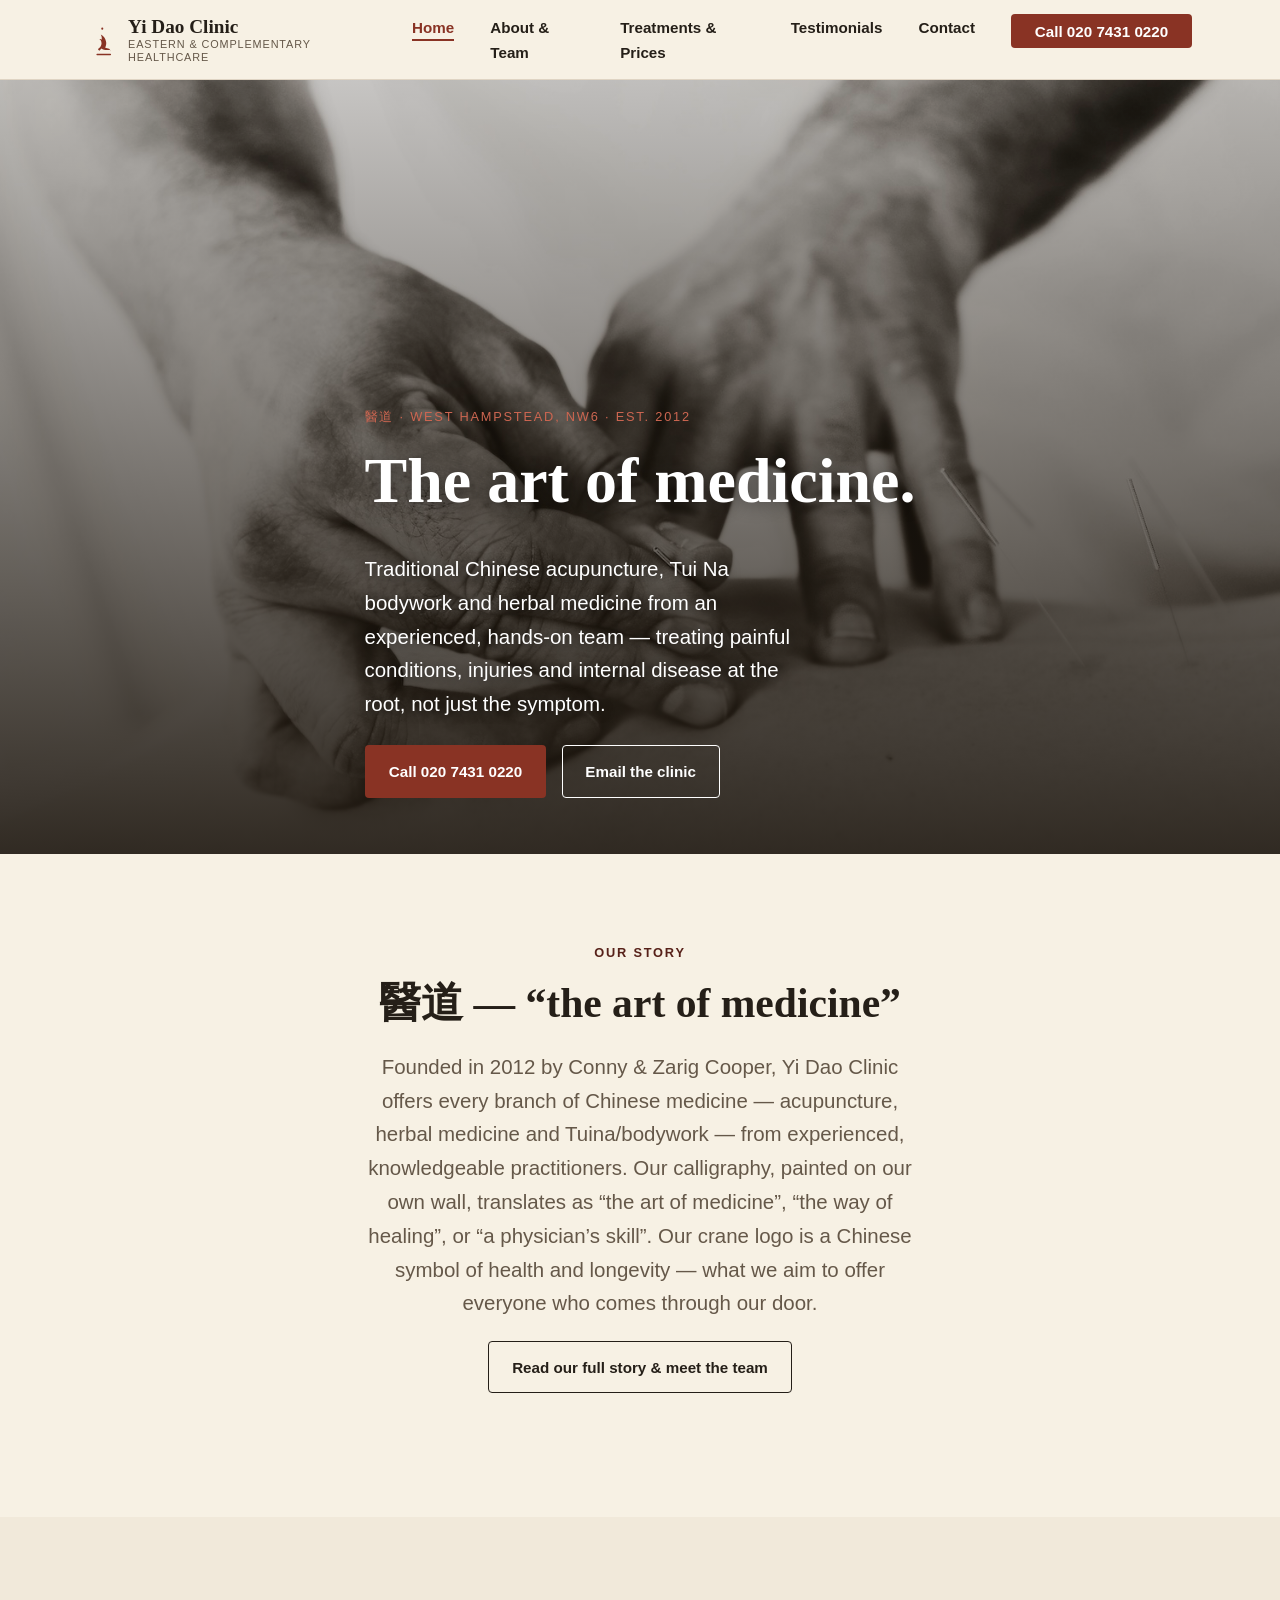
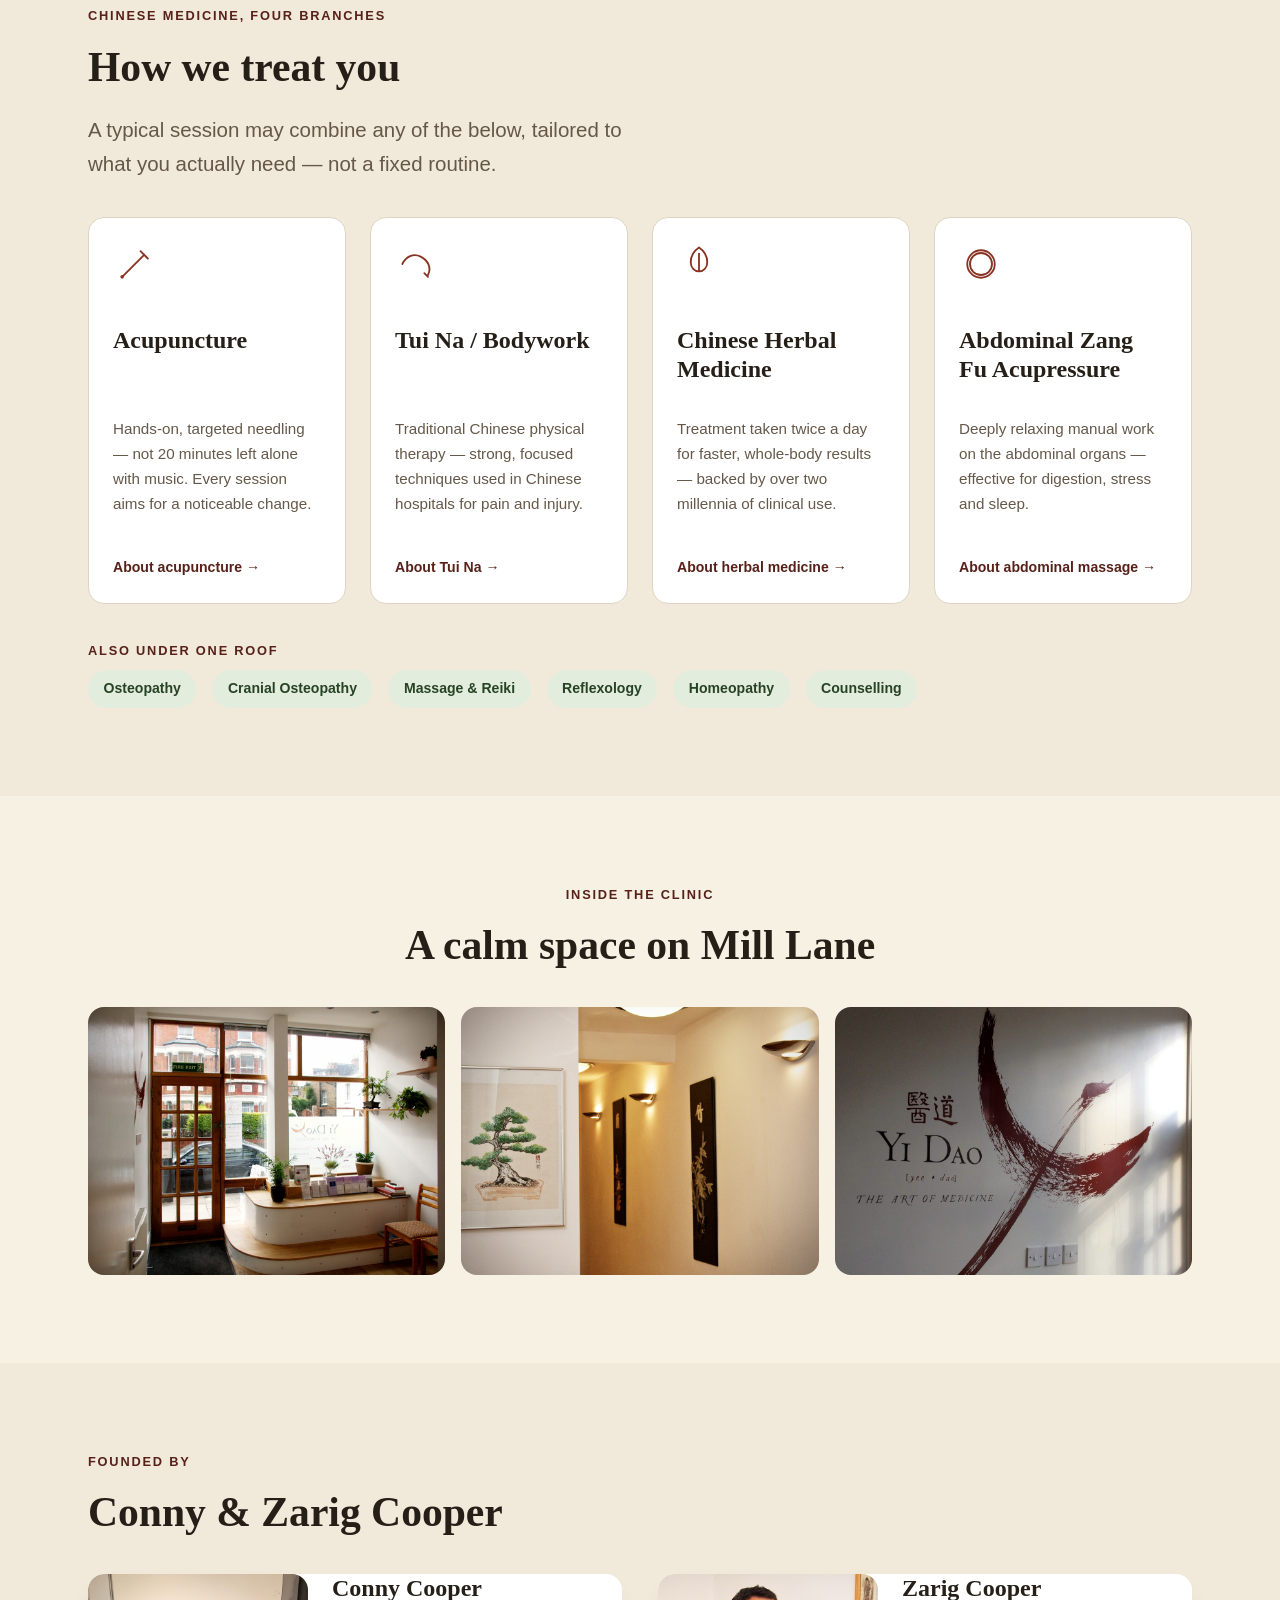
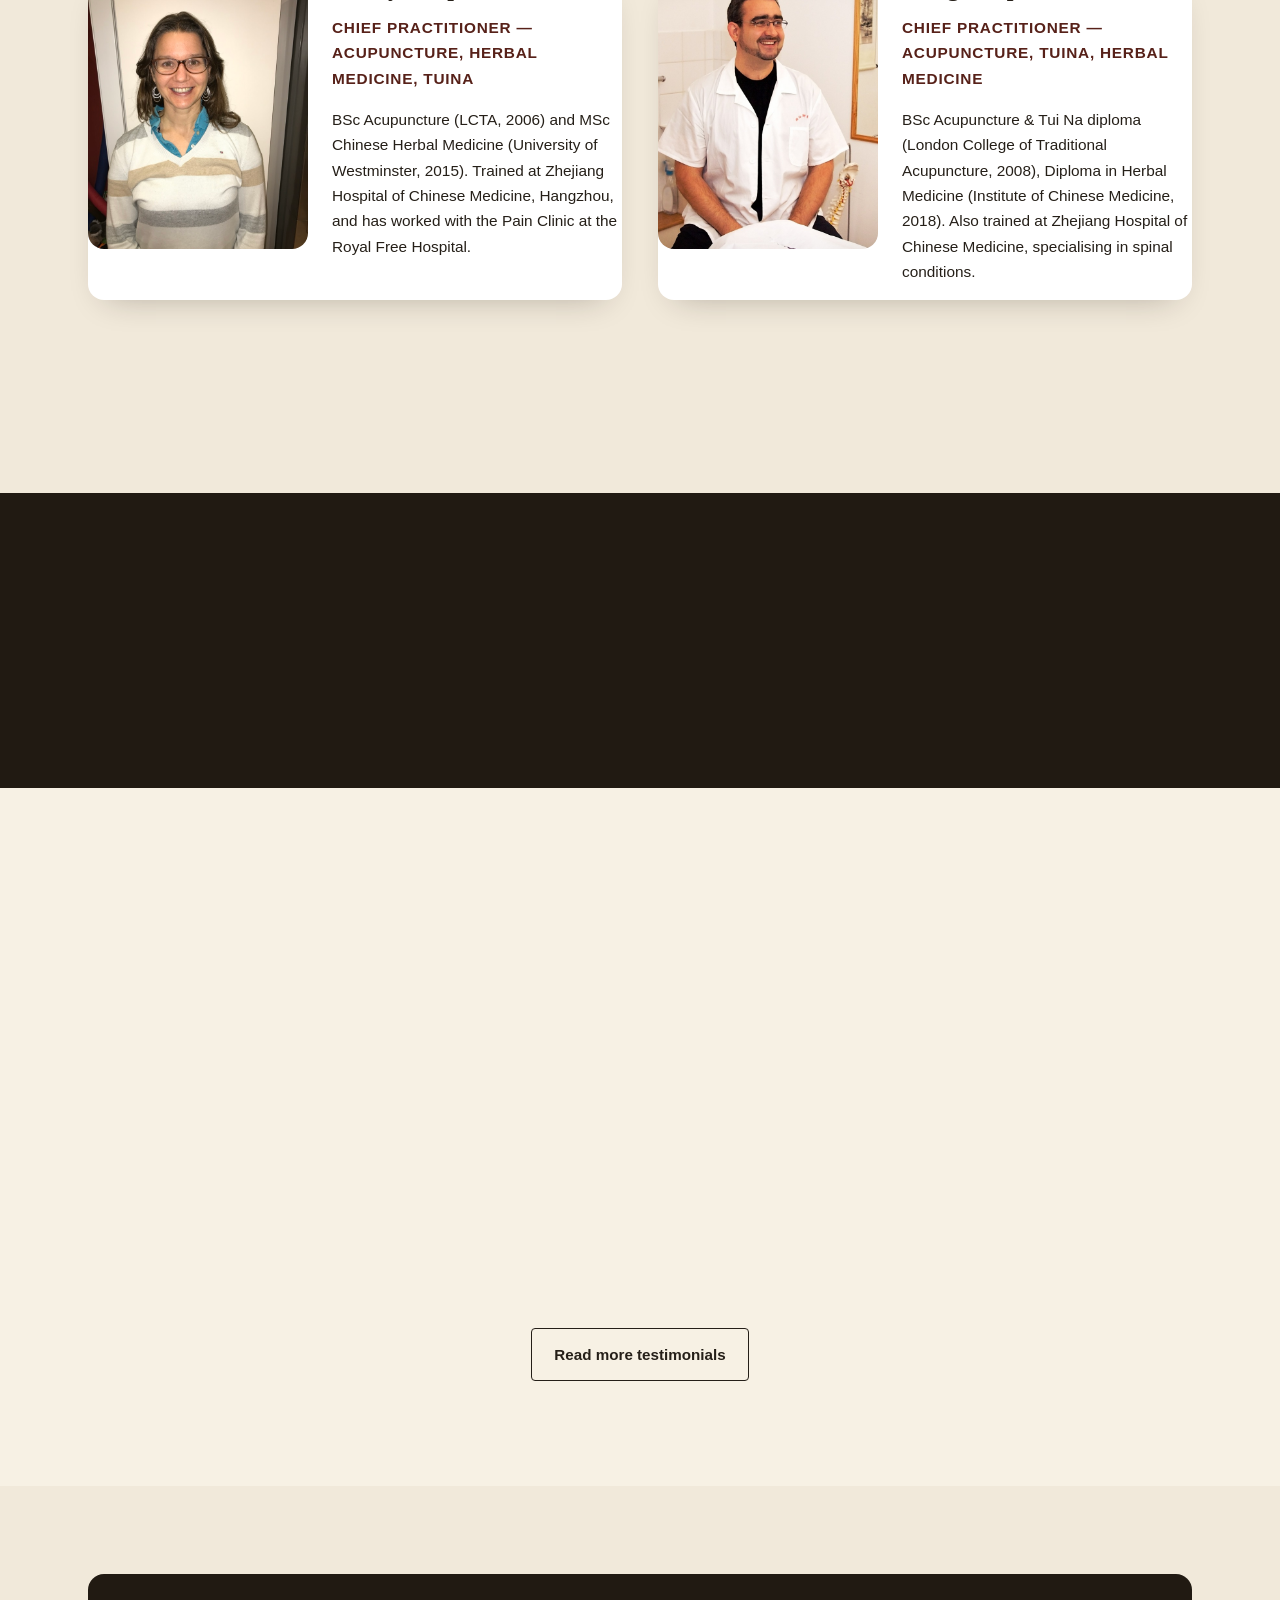
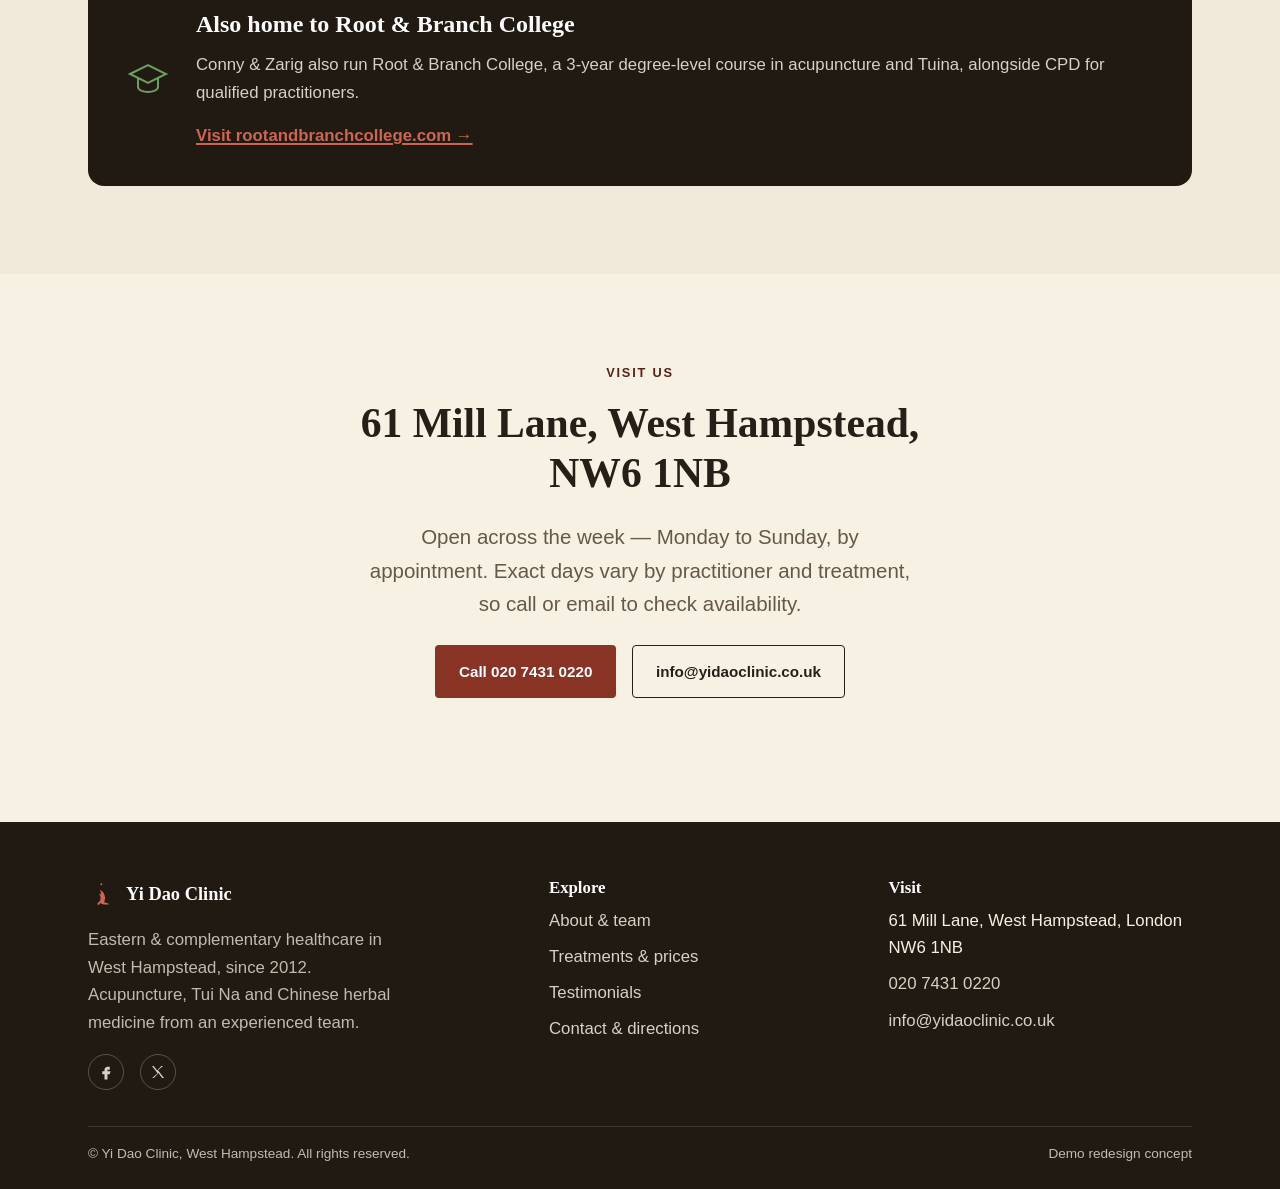
==== index.html @ 1594c981 "Initial build: Yi Dao Clinic demo redesign Fully custom static site (plain HTML/CSS/JS, no framework" ====
<!DOCTYPE html>
<html lang="en" class="no-js">
<head>
<meta charset="UTF-8">
<meta name="viewport" content="width=device-width, initial-scale=1">
<title>Yi Dao Clinic | Acupuncture &amp; Chinese Medicine, West Hampstead NW6</title>
<meta name="description" content="Traditional Chinese acupuncture, Tui Na and herbal medicine at Yi Dao Clinic, 61 Mill Lane, West Hampstead NW6. Founded 2012 by Conny &amp; Zarig Cooper. Hands-on, results-focused treatment.">
<meta property="og:title" content="Yi Dao Clinic | West Hampstead NW6">
<meta property="og:description" content="醫道 — the art of medicine. Acupuncture, Tui Na and Chinese herbal medicine from an experienced team in West Hampstead, since 2012.">
<meta property="og:type" content="website">
<meta name="theme-color" content="#211A12">
<link rel="icon" type="image/svg+xml" href="assets/img/favicon.svg">
<link rel="canonical" href="index.html">
<link rel="stylesheet" href="assets/css/tokens.css">
<link rel="stylesheet" href="assets/css/main.css">
</head>
<body>
<a class="skip-link" href="#main">Skip to content</a>
<div class="scroll-progress" aria-hidden="true"><div class="scroll-progress__fill"></div></div>

<header class="site-header">
  <div class="container nav">
    <a class="nav__brand" href="index.html">
      <svg class="nav__brand-mark-svg" viewBox="0 0 40 46" fill="currentColor" aria-hidden="true">
        <path d="M30 40c0-2 -1-4 -3-4l-4-1c1-3 2-6 1-9 -1-4 -3-7 -7-9 1 2 2 5 1 7 -1-1 -2-1 -3-1 2 1 3 3 3 6 0 2 -1 4 -2 5l-2 2c-1 1 -1 1 0 2 1 1 1 1 2 0l2-2c1 1 3 2 5 2h7z"/>
        <circle cx="19" cy="9" r="1.4"/>
        <path d="M12 44h18" stroke="currentColor" stroke-width="1.8" stroke-linecap="round" fill="none"/>
      </svg>
      <span class="nav__brand-text">
        <span class="nav__brand-name">Yi Dao Clinic</span>
        <span class="nav__brand-sub">Eastern &amp; Complementary Healthcare</span>
      </span>
    </a>
    <button class="nav__toggle" aria-expanded="false" aria-controls="primary-nav" aria-label="Toggle menu">
      <span class="nav__toggle-icon"></span>
    </button>
    <ul class="nav__menu" id="primary-nav">
      <li><a href="index.html" aria-current="page">Home</a></li>
      <li><a href="about.html">About &amp; Team</a></li>
      <li><a href="treatments.html">Treatments &amp; Prices</a></li>
      <li><a href="testimonials.html">Testimonials</a></li>
      <li><a href="contact.html">Contact</a></li>
      <li class="nav__cta"><a class="btn btn--primary" href="tel:+442074310220">Call 020 7431 0220</a></li>
    </ul>
  </div>
</header>

<main id="main">

  <section class="hero">
    <div class="hero__media"><img src="assets/img/Zacu.jpg" width="1500" height="1038" alt="Close-up of an acupuncturist inserting fine needles into a patient's back at Yi Dao Clinic"></div>
    <div class="hero__scrim"></div>
    <div class="container hero__content">
      <span class="hero__eyebrow">醫道 &middot; West Hampstead, NW6 &middot; Est. 2012</span>
      <h1>The art of medicine.</h1>
      <p class="hero__lead">Traditional Chinese acupuncture, Tui Na bodywork and herbal medicine from an experienced, hands-on team &mdash; treating painful conditions, injuries and internal disease at the root, not just the symptom.</p>
      <div class="hero__actions">
        <a class="btn btn--primary btn--magnetic" href="tel:+442074310220">Call 020 7431 0220</a>
        <a class="btn btn--outline btn--on-dark" href="mailto:info@yidaoclinic.co.uk">Email the clinic</a>
      </div>
    </div>
  </section>

  <section class="section">
    <div class="container">
      <div class="section-head section-head--center" data-reveal>
        <span class="eyebrow">Our story</span>
        <h2>醫道 &mdash; &ldquo;the art of medicine&rdquo;</h2>
        <p class="lead">Founded in 2012 by Conny &amp; Zarig Cooper, Yi Dao Clinic offers every branch of Chinese medicine &mdash; acupuncture, herbal medicine and Tuina/bodywork &mdash; from experienced, knowledgeable practitioners. Our calligraphy, painted on our own wall, translates as &ldquo;the art of medicine&rdquo;, &ldquo;the way of healing&rdquo;, or &ldquo;a physician&rsquo;s skill&rdquo;. Our crane logo is a Chinese symbol of health and longevity &mdash; what we aim to offer everyone who comes through our door.</p>
        <a class="btn btn--outline" href="about.html">Read our full story &amp; meet the team</a>
      </div>
    </div>
  </section>

  <section class="section section--alt">
    <div class="container">
      <div class="section-head" data-reveal>
        <span class="eyebrow">Chinese medicine, four branches</span>
        <h2>How we treat you</h2>
        <p class="lead">A typical session may combine any of the below, tailored to what you actually need &mdash; not a fixed routine.</p>
      </div>
      <div class="pillar-grid" data-reveal>
        <a class="pillar-card" href="treatments.html#acupuncture">
          <svg class="pillar-card__icon" viewBox="0 0 48 48" fill="none" stroke="currentColor" stroke-width="2" aria-hidden="true"><path d="M10 38 L34 14" stroke-linecap="round"/><path d="M30 10 L38 18" stroke-linecap="round"/><circle cx="10" cy="38" r="2" fill="currentColor" stroke="none"/></svg>
          <h3>Acupuncture</h3>
          <p>Hands-on, targeted needling &mdash; not 20 minutes left alone with music. Every session aims for a noticeable change.</p>
          <span class="pillar-card__link">About acupuncture &rarr;</span>
        </a>
        <a class="pillar-card" href="treatments.html#tuina">
          <svg class="pillar-card__icon" viewBox="0 0 48 48" fill="none" stroke="currentColor" stroke-width="2" aria-hidden="true"><path d="M8 24c4-8 12-12 20-8s12 12 8 20" stroke-linecap="round"/><path d="M32 34l4 4" stroke-linecap="round"/></svg>
          <h3>Tui Na / Bodywork</h3>
          <p>Traditional Chinese physical therapy &mdash; strong, focused techniques used in Chinese hospitals for pain and injury.</p>
          <span class="pillar-card__link">About Tui Na &rarr;</span>
        </a>
        <a class="pillar-card" href="treatments.html#herbal-medicine">
          <svg class="pillar-card__icon" viewBox="0 0 48 48" fill="none" stroke="currentColor" stroke-width="2" aria-hidden="true"><path d="M24 6c-6 4-9 10-9 16 0 6 4 10 9 10s9-4 9-10c0-6-3-12-9-16Z"/><path d="M24 12v20"/></svg>
          <h3>Chinese Herbal Medicine</h3>
          <p>Treatment taken twice a day for faster, whole-body results &mdash; backed by over two millennia of clinical use.</p>
          <span class="pillar-card__link">About herbal medicine &rarr;</span>
        </a>
        <a class="pillar-card" href="treatments.html#abdominal-massage">
          <svg class="pillar-card__icon" viewBox="0 0 48 48" fill="none" stroke="currentColor" stroke-width="2" aria-hidden="true"><circle cx="24" cy="24" r="15"/><path d="M24 12a12 12 0 0 1 0 24 12 12 0 0 1 0-24Z"/></svg>
          <h3>Abdominal Zang Fu Acupressure</h3>
          <p>Deeply relaxing manual work on the abdominal organs &mdash; effective for digestion, stress and sleep.</p>
          <span class="pillar-card__link">About abdominal massage &rarr;</span>
        </a>
      </div>
      <div style="margin-top: var(--space-4);" data-reveal>
        <p class="eyebrow" style="margin-bottom: var(--space-1);">Also under one roof</p>
        <ul class="chip-list">
          <li><a href="treatments.html#complementary">Osteopathy</a></li>
          <li><a href="treatments.html#complementary">Cranial Osteopathy</a></li>
          <li><a href="treatments.html#complementary">Massage &amp; Reiki</a></li>
          <li><a href="treatments.html#complementary">Reflexology</a></li>
          <li><a href="treatments.html#complementary">Homeopathy</a></li>
          <li><a href="treatments.html#complementary">Counselling</a></li>
        </ul>
      </div>
    </div>
  </section>

  <section class="section">
    <div class="container">
      <div class="section-head section-head--center" data-reveal>
        <span class="eyebrow">Inside the clinic</span>
        <h2>A calm space on Mill Lane</h2>
      </div>
      <div class="photo-strip" data-reveal>
        <div class="photo-frame"><img src="assets/img/reception.jpeg" width="1280" height="854" alt="Yi Dao Clinic's ground-floor reception area with bonsai plants and dried lavender" loading="lazy"></div>
        <div class="photo-frame"><img src="assets/img/corridor.jpeg" width="1280" height="854" alt="Corridor inside Yi Dao Clinic hung with Chinese ink paintings of bamboo" loading="lazy"></div>
        <div class="photo-frame"><img src="assets/img/photo-2.jpg" width="1035" height="987" alt="The clinic's hand-painted &ldquo;Yi Dao&rdquo; calligraphy and crane brushstroke on the treatment room wall" loading="lazy"></div>
      </div>
    </div>
  </section>

  <section class="section section--alt">
    <div class="container">
      <div class="section-head" data-reveal>
        <span class="eyebrow">Founded by</span>
        <h2>Conny &amp; Zarig Cooper</h2>
      </div>
      <div class="founder-grid" data-reveal>
        <div class="founder-card card">
          <div class="founder-card__photo card__lift"><img src="assets/img/ConnyPicture.jpg" width="675" height="900" alt="Conny Cooper, chief practitioner and co-founder of Yi Dao Clinic" loading="lazy"></div>
          <div class="founder-card__bio">
            <h3>Conny Cooper</h3>
            <p class="founder-card__role">Chief Practitioner &mdash; Acupuncture, Herbal Medicine, Tuina</p>
            <p>BSc Acupuncture (LCTA, 2006) and MSc Chinese Herbal Medicine (University of Westminster, 2015). Trained at Zhejiang Hospital of Chinese Medicine, Hangzhou, and has worked with the Pain Clinic at the Royal Free Hospital.</p>
          </div>
        </div>
        <div class="founder-card card">
          <div class="founder-card__photo card__lift"><img src="assets/img/Z.jpeg" width="1280" height="854" alt="Zarig Cooper, chief practitioner and co-founder of Yi Dao Clinic, in a treatment room" loading="lazy"></div>
          <div class="founder-card__bio">
            <h3>Zarig Cooper</h3>
            <p class="founder-card__role">Chief Practitioner &mdash; Acupuncture, Tuina, Herbal Medicine</p>
            <p>BSc Acupuncture &amp; Tui Na diploma (London College of Traditional Acupuncture, 2008), Diploma in Herbal Medicine (Institute of Chinese Medicine, 2018). Also trained at Zhejiang Hospital of Chinese Medicine, specialising in spinal conditions.</p>
          </div>
        </div>
      </div>
      <p class="text-center" style="margin-top: var(--space-4);" data-reveal><a class="btn btn--outline" href="about.html">Meet the full team of ten practitioners &amp; therapists</a></p>
    </div>
  </section>

  <section class="section section--dark">
    <div class="container">
      <div class="stat-strip" data-reveal>
        <div><span class="stat-strip__num">2012</span><span class="stat-strip__label">Clinic founded</span></div>
        <div><span class="stat-strip__num">1,200+</span><span class="stat-strip__label">Sessions in our first 6 months</span></div>
        <div><span class="stat-strip__num">10</span><span class="stat-strip__label">Practitioners &amp; therapists</span></div>
        <div><span class="stat-strip__num">6</span><span class="stat-strip__label">Treatment rooms available to rent</span></div>
      </div>
    </div>
  </section>

  <section class="section">
    <div class="container">
      <div class="section-head section-head--center" data-reveal>
        <span class="eyebrow">In patients&rsquo; words</span>
        <h2>What our patients say</h2>
      </div>
      <div class="testimonial-grid" data-reveal>
        <div class="testimonial">
          <span class="testimonial__mark" aria-hidden="true">&ldquo;</span>
          <p class="testimonial__quote">I&rsquo;ve had problems with my back for many years and have tried many different practitioners without success. Then I found Connie &mdash; as an acupuncturist she is in a league of her own. She immediately found the cause of the problem.</p>
          <p class="testimonial__attrib">P. R. &mdash; back pain</p>
        </div>
        <div class="testimonial">
          <span class="testimonial__mark" aria-hidden="true">&ldquo;</span>
          <p class="testimonial__quote">I&rsquo;ve had severe hip pain for several years and was told my only option was a hip replacement. After a few sessions with Conny the pain is greatly reduced and the surgery is off the cards.</p>
          <p class="testimonial__attrib">C. D. &mdash; wear and tear of the hip</p>
        </div>
        <div class="testimonial">
          <span class="testimonial__mark" aria-hidden="true">&ldquo;</span>
          <p class="testimonial__quote">Zarig has an intuitive ability to pinpoint the cause of my problems and treat them in a progressive and painless way. His calm, easy-going approach makes it easy to relax.</p>
          <p class="testimonial__attrib">J. V. &mdash; lower back pain &amp; tension headaches</p>
        </div>
      </div>
      <p class="text-center" style="margin-top: var(--space-4);" data-reveal><a class="btn btn--outline" href="testimonials.html">Read more testimonials</a></p>
    </div>
  </section>

  <section class="section section--alt">
    <div class="container">
      <div class="callout" data-reveal>
        <svg class="callout__icon" viewBox="0 0 48 48" fill="none" stroke="currentColor" stroke-width="2" aria-hidden="true"><path d="M6 18l18-9 18 9-18 9-18-9Z"/><path d="M14 22v9c0 3 5 5 10 5s10-2 10-5v-9"/></svg>
        <div>
          <h3>Also home to Root &amp; Branch College</h3>
          <p>Conny &amp; Zarig also run Root &amp; Branch College, a 3-year degree-level course in acupuncture and Tuina, alongside CPD for qualified practitioners.</p>
          <a href="https://rootandbranchcollege.com" target="_blank" rel="noopener">Visit rootandbranchcollege.com &rarr;</a>
        </div>
      </div>
    </div>
  </section>

  <section class="section">
    <div class="container">
      <div class="section-head section-head--center" data-reveal>
        <span class="eyebrow">Visit us</span>
        <h2>61 Mill Lane, West Hampstead, NW6 1NB</h2>
        <p class="lead">Open across the week &mdash; Monday to Sunday, by appointment. Exact days vary by practitioner and treatment, so call or email to check availability.</p>
        <div class="hero__actions" style="justify-content: center;">
          <a class="btn btn--primary" href="tel:+442074310220">Call 020 7431 0220</a>
          <a class="btn btn--outline" href="mailto:info@yidaoclinic.co.uk">info@yidaoclinic.co.uk</a>
        </div>
      </div>
    </div>
  </section>

</main>

<footer class="site-footer">
  <div class="container">
    <div class="footer-grid">
      <div>
        <div class="footer-brand">
          <svg viewBox="0 0 40 46" fill="currentColor" aria-hidden="true"><path d="M30 40c0-2 -1-4 -3-4l-4-1c1-3 2-6 1-9 -1-4 -3-7 -7-9 1 2 2 5 1 7 -1-1 -2-1 -3-1 2 1 3 3 3 6 0 2 -1 4 -2 5l-2 2c-1 1 -1 1 0 2 1 1 1 1 2 0l2-2c1 1 3 2 5 2h7z"/><circle cx="19" cy="9" r="1.4"/></svg>
          <span>Yi Dao Clinic</span>
        </div>
        <p class="footer-tagline">Eastern &amp; complementary healthcare in West Hampstead, since 2012. Acupuncture, Tui Na and Chinese herbal medicine from an experienced team.</p>
        <div class="footer-social">
          <a href="https://www.facebook.com/YiDaoClinic" target="_blank" rel="noopener" aria-label="Yi Dao Clinic on Facebook"><svg viewBox="0 0 24 24" fill="currentColor" aria-hidden="true"><path d="M14 9h3V5h-3c-2.2 0-4 1.8-4 4v2H7v4h3v7h4v-7h3l1-4h-4V9c0-.6.4-1 1-1Z"/></svg></a>
          <a href="https://twitter.com/YiDaoClinic" target="_blank" rel="noopener" aria-label="Yi Dao Clinic on Twitter/X"><svg viewBox="0 0 24 24" fill="currentColor" aria-hidden="true"><path d="M4 4l7.5 9.7L4.3 20H6.6l6-6.6 4.9 6.6H20l-8-10.3L18.7 4h-2.3l-5.5 6-4.6-6H4Z"/></svg></a>
        </div>
      </div>
      <div>
        <h3>Explore</h3>
        <ul>
          <li><a href="about.html">About &amp; team</a></li>
          <li><a href="treatments.html">Treatments &amp; prices</a></li>
          <li><a href="testimonials.html">Testimonials</a></li>
          <li><a href="contact.html">Contact &amp; directions</a></li>
        </ul>
      </div>
      <div>
        <h3>Visit</h3>
        <ul>
          <li>61 Mill Lane, West Hampstead, London NW6 1NB</li>
          <li><a href="tel:+442074310220">020 7431 0220</a></li>
          <li><a href="mailto:info@yidaoclinic.co.uk">info@yidaoclinic.co.uk</a></li>
        </ul>
      </div>
    </div>
    <div class="footer-bottom">
      <span>&copy; Yi Dao Clinic, West Hampstead. All rights reserved.</span>
      <span>Demo redesign concept</span>
    </div>
  </div>
</footer>

<script src="assets/js/main.js"></script>
</body>
</html>
---- assets/css/tokens.css ----
/* ==========================================================================
   Design tokens — Yi Dao Clinic, West Hampstead NW6
   Palette: "ink and cinnabar" — a near-black warm ink as the base voice, a
   deep cinnabar-seal red as the primary accent (drawn straight from the
   clinic's own wall calligraphy — the brushstroke "Yi Dao" chop is painted
   in exactly this family of red), and a muted jade/pine green as the
   secondary accent (the clinic's own crane logo is described in their real
   copy as "a Chinese symbol of health and longevity" — jade is the natural
   partner colour, not invented for this build). Warm rice-paper cream
   ties it together.

   Distinct from every other project in this portfolio, checked by hue
   against every --color-* token already in use across the workspace:
   - Reds/oranges 0–20° are crowded (je-sports-therapy orange #E4572E h14,
     flc-french vermillion #C4472B h11, osprey-clinic coral #C96F4A h17,
     wilhelminas terracotta #B15A3E h15, beauty-aesthetics rose h8). This
     build's cinnabar (#893324, h9) sits in the same family — thematically
     unavoidable, it is the clinic's actual logo colour — but is pushed
     much darker and less saturated (L .34 vs the .47–.58 of the others),
     reading as an aged ink-seal red rather than a bright orange-red. No
     other project combines it with jade.
   - Green 74–165° is also well covered (igophysio citron h76, casa-dei-
     bambini moss h94, nw3-chiropractic sage h129, lamats bottle h152,
     rowberry verdigris h159, osprey juniper h162). This build's jade sits
     at h112 — the one clear gap in that whole band — and is greyer/more
     muted than citron or moss, reading as jade stone rather than foliage.
   - No brass/gold accent is used at all (already heavily used by
     michael-kendrick-architects, lamats-vintage, stitches-tailoring,
     reichs-caterers, dental-perfection, beauty-aesthetics, london-
     chiropody, womens-acupuncture-clinic) — this build deliberately stays
     a clean two-accent system (cinnabar + jade) rather than adding a third
     warm metallic that would blur into that crowd.

   Contrast notes (computed against WCAG AA — 4.5:1 body text / 3:1 large
   text & UI — via the relative-luminance formula, not eyeballed):
   - --color-ink (#251F18) passes AA at every size on paper (14.49:1) and
     white surface (16.31:1).
   - --color-ink-soft (#655849) passes AA body text on paper (6.13:1) and
     white surface (6.90:1).
   - --color-cinnabar (#893324) passes AA body text on paper (7.28:1) and
     white surface (8.19:1) — safe for headings, links, buttons on light.
   - --color-cinnabar-deep (#572119) is even safer (11.40:1 on paper) —
     used for hover/pressed states and text-on-cinnabar-pale chips.
   - --color-cinnabar-light (#CD6651) is DECORATIVE / LARGE-GRAPHIC ONLY on
     --color-ink-deep — only 4.60:1 there, fine for large text/icons but
     not small body copy.
   - --color-jade (#3D6237) passes AA body text on paper (6.22:1) and
     white surface (7.00:1).
   - --color-jade-deep (#274224) is the extra-safe variant (9.87:1 on
     paper) for small text or dark chips.
   - --color-jade-light (#6A9F60) is the dark-surface counterpart — 5.52:1
     on --color-ink-deep, safe for small text/links on dark sections.
   ========================================================================== */

:root {
  /* ---- Colors: core ---- */
  --color-cinnabar: #893324;       /* primary accent — the clinic's own wall-calligraphy red */
  --color-cinnabar-deep: #572119;  /* hover/pressed, text-safe on any light surface */
  --color-cinnabar-light: #CD6651; /* decorative/large-graphic only on ink-deep — see note above */
  --color-cinnabar-pale: #F4DED7;  /* pale tint for chips/backgrounds — not for text */
  --color-jade: #3D6237;           /* secondary accent — jade, the crane's symbolic colour */
  --color-jade-deep: #274224;      /* extra-safe jade for small text on light backgrounds */
  --color-jade-light: #6A9F60;     /* dark-surface counterpart, safe on ink-deep */
  --color-jade-pale: #E3EDDE;      /* pale jade tint for chips/backgrounds — not for text */

  /* ---- Colors: neutrals ---- */
  --color-paper: #F7F1E4;          /* page background — warm rice-paper cream */
  --color-paper-dim: #F1E9DA;      /* secondary panel background */
  --color-surface: #FFFFFF;        /* card surface */
  --color-ink: #251F18;            /* body text — warm near-black ink */
  --color-ink-soft: #655849;       /* secondary text */
  --color-ink-deep: #211A12;       /* dark sections — hero scrim, footer */
  --color-line: #DFD4C3;           /* hairline borders — decorative only */
  --color-line-strong: #CEBCA1;
  --color-white: #FFFFFF;

  /* Computed hover-fill, derived live from --color-cinnabar rather than a
     separate hand-maintained token. */
  --hover-fill: color-mix(in oklch, var(--color-cinnabar) 78%, black);

  /* Semantic aliases */
  --color-bg: var(--color-paper);
  --color-text: var(--color-ink);
  --color-text-soft: var(--color-ink-soft);
  --color-primary: var(--color-cinnabar);
  --color-accent: var(--color-jade);
  --color-accent-2: var(--color-jade-deep);

  /* ---- Typography ----
     No CDN/webfont dependency (GitHub Pages, no build step): system-font
     stacks only. Display face leads with the CJK "Song"/Mincho serif
     families present on Mac/Windows/iOS — a genuine brush-serif register
     fitting for a clinic whose own wall art is Chinese calligraphy —
     falling back gracefully to a Western old-style serif elsewhere. */
  --font-display: "Songti SC", "STSong", "Hiragino Mincho ProN", "Yu Mincho", "Iowan Old Style", Georgia, "Times New Roman", serif;
  --font-body: -apple-system, BlinkMacSystemFont, "Segoe UI", Roboto, "Helvetica Neue", Arial, sans-serif;
  --font-sans: -apple-system, BlinkMacSystemFont, "Segoe UI", Roboto, "Helvetica Neue", Arial, sans-serif;

  --fs-h1: clamp(2.3rem, 4vw + 1rem, 4rem);
  --fs-h2: clamp(1.8rem, 2.4vw + 1rem, 2.6rem);
  --fs-h3: clamp(1.2rem, 1.1vw + 1rem, 1.5rem);
  --fs-lead: clamp(1.08rem, 0.7vw + 0.9rem, 1.28rem);
  --fs-body: 1.05rem;
  --fs-small: 0.875rem;
  --fs-eyebrow: 0.8rem;

  --lh-tight: 1.2;
  --lh-body: 1.65;

  /* ---- Spacing scale ---- */
  --space-1: 0.5rem;
  --space-2: 1rem;
  --space-3: 1.5rem;
  --space-4: 2.25rem;
  --space-5: 3.5rem;
  --space-6: 5.5rem;
  --space-7: 8rem;

  /* ---- Layout ---- */
  --container-width: 1200px;
  --container-pad: clamp(1.25rem, 4vw, 3rem);
  --radius-sm: 4px;
  --radius-md: 8px;
  --radius-lg: 16px;

  /* ---- Shadows (warm ink-toned) ---- */
  --shadow-card: 0 14px 32px -18px rgba(33, 26, 18, 0.32);
  --shadow-card-hover: 0 22px 44px -16px rgba(33, 26, 18, 0.4);
  --shadow-soft: 0 8px 20px -12px rgba(33, 26, 18, 0.22);

  /* ---- Motion ---- */
  --ease-out: cubic-bezier(0.22, 1, 0.36, 1);
  --ease-key: cubic-bezier(0.16, 0.84, 0.44, 1);
  --dur-fast: 220ms;
  --dur-med: 550ms;
  --dur-slow: 1100ms;

  /* Breakpoints (reference only, used in comments): 640 / 900 / 1200 */
}
---- assets/css/main.css ----
/* ==========================================================================
   Yi Dao Clinic — shared stylesheet
   Structure: reset, header/nav, buttons, hero, generic section rhythm,
   card grids (treatments, team — subgrid-aligned rows), gallery +
   native <dialog> lightbox, price tables (tabular-nums), FAQ
   (details/summary), footer, scroll-reveal, responsive rules.
   Page-specific one-off rules live inline in each page's <style> block.
   ========================================================================== */

/* ---- View transitions: native crossfade between pages ---- */
@view-transition {
  navigation: auto;
}

/* ---- Reset ---- */
*, *::before, *::after { box-sizing: border-box; }
html { scroll-behavior: smooth; }
@media (prefers-reduced-motion: reduce) {
  html { scroll-behavior: auto; }
  *, *::before, *::after {
    animation-duration: 0.001ms !important;
    animation-iteration-count: 1 !important;
    transition-duration: 0.001ms !important;
    scroll-behavior: auto !important;
  }
}
body {
  margin: 0;
  background: var(--color-bg);
  color: var(--color-text);
  font-family: var(--font-body);
  font-size: var(--fs-body);
  line-height: var(--lh-body);
  -webkit-font-smoothing: antialiased;
}
img { max-width: 100%; display: block; }
a { color: var(--color-primary); text-decoration-thickness: 1.5px; text-underline-offset: 2px; }
h1, h2, h3, h4 {
  font-family: var(--font-display);
  line-height: var(--lh-tight);
  margin: 0 0 0.5em;
  font-weight: 700;
}
h1 { font-size: var(--fs-h1); }
h2 { font-size: var(--fs-h2); }
h3 { font-size: var(--fs-h3); }
p { margin: 0 0 1em; }
.container {
  max-width: var(--container-width);
  margin-inline: auto;
  padding-inline: var(--container-pad);
}
.skip-link {
  position: absolute;
  left: -999px;
  top: 0;
  background: var(--color-ink-deep);
  color: var(--color-white);
  padding: 0.75em 1.25em;
  z-index: 200;
  border-radius: 0 0 var(--radius-sm) 0;
}
.skip-link:focus { left: 0; }

/* Any internally-scrolling element gets a thin, brand-tinted scrollbar */
.nav__menu, .table-scroll, .dialog-body {
  scrollbar-width: thin;
  scrollbar-color: var(--color-cinnabar) transparent;
}

/* ---- Scroll progress line ---- */
.scroll-progress {
  position: fixed;
  left: 0;
  top: 0;
  width: 3px;
  height: 100vh;
  z-index: 90;
  pointer-events: none;
}
.scroll-progress__fill {
  width: 100%;
  height: var(--progress, 0%);
  background: linear-gradient(in oklch to bottom, var(--color-cinnabar), var(--color-jade));
}

/* ---- Header / nav ---- */
.site-header {
  position: sticky;
  top: 0;
  z-index: 100;
  background: color-mix(in srgb, var(--color-paper) 92%, transparent);
  backdrop-filter: blur(8px);
  border-bottom: 1px solid var(--color-line);
}
.nav {
  display: flex;
  align-items: center;
  justify-content: space-between;
  gap: var(--space-3);
  padding-block: 0.9rem;
}
.nav__brand {
  display: flex;
  align-items: center;
  gap: 0.6em;
  text-decoration: none;
  color: var(--color-ink);
}
.nav__brand-mark-svg { width: 30px; height: 34px; color: var(--color-cinnabar); flex-shrink: 0; }
.nav__brand-text { display: flex; flex-direction: column; line-height: 1.15; }
.nav__brand-name { font-family: var(--font-display); font-weight: 700; font-size: 1.2rem; }
.nav__brand-sub { font-family: var(--font-sans); font-size: 0.68rem; letter-spacing: 0.08em; text-transform: uppercase; color: var(--color-ink-soft); }
.nav__menu {
  display: flex;
  gap: var(--space-4);
  list-style: none;
  margin: 0;
  padding: 0;
  font-family: var(--font-sans);
  font-weight: 600;
  font-size: 0.95rem;
}
.nav__menu a { color: var(--color-ink); text-decoration: none; padding-block: 0.25em; border-bottom: 2px solid transparent; }
.nav__menu a:hover, .nav__menu a[aria-current="page"] { color: var(--color-cinnabar); border-color: var(--color-cinnabar); }
.nav__cta { white-space: nowrap; }
/* .nav__menu a's element+class selector outranks .btn--primary's single
   class, so without this the CTA silently inherited dark ink text on its
   own cinnabar-red fill (1.99:1 — fails AA and is genuinely hard to read).
   Scope an override at higher specificity to restore the intended white. */
.nav__menu li.nav__cta a.btn--primary { color: var(--color-white); border-bottom: none; }
.nav__toggle {
  display: none;
  background: none;
  border: none;
  width: 42px;
  height: 42px;
  position: relative;
  cursor: pointer;
}
.nav__toggle-icon, .nav__toggle-icon::before, .nav__toggle-icon::after {
  position: absolute;
  left: 9px;
  right: 9px;
  height: 2px;
  background: var(--color-ink);
  transition: transform var(--dur-fast) var(--ease-out), opacity var(--dur-fast);
}
.nav__toggle-icon { top: 20px; }
.nav__toggle-icon::before { content: ""; top: -8px; }
.nav__toggle-icon::after { content: ""; top: 8px; }
.nav__toggle[aria-expanded="true"] .nav__toggle-icon { background: transparent; }
.nav__toggle[aria-expanded="true"] .nav__toggle-icon::before { transform: translateY(8px) rotate(45deg); }
.nav__toggle[aria-expanded="true"] .nav__toggle-icon::after { transform: translateY(-8px) rotate(-45deg); }

@media (max-width: 900px) {
  .nav__toggle { display: block; }
  .nav__menu {
    position: absolute;
    inset: 100% 0 auto 0;
    background: var(--color-paper);
    flex-direction: column;
    gap: 0;
    padding: var(--space-2) var(--container-pad) var(--space-3);
    border-bottom: 1px solid var(--color-line);
    display: none;
    max-height: 75vh;
    overflow-y: auto;
  }
  .nav__menu[data-open="true"] { display: flex; }
  .nav__menu a { display: block; padding-block: 0.7em; border-bottom: 1px solid var(--color-line); }
  .nav__cta { display: none; }
}

/* ---- Buttons ---- */
.btn {
  display: inline-flex;
  align-items: center;
  gap: 0.5em;
  font-family: var(--font-sans);
  font-weight: 700;
  font-size: 0.95rem;
  padding: 0.85em 1.5em;
  border-radius: var(--radius-sm);
  border: 1.5px solid transparent;
  cursor: pointer;
  text-decoration: none;
  transition: background var(--dur-fast) var(--ease-out), color var(--dur-fast), border-color var(--dur-fast), transform var(--dur-fast);
}
.btn--primary { background: var(--color-cinnabar); color: var(--color-white); }
.btn--primary:hover { background: var(--hover-fill); }
.btn--outline { background: transparent; border-color: currentColor; color: var(--color-ink); }
.btn--outline:hover { background: var(--color-ink); color: var(--color-white); border-color: var(--color-ink); }
.btn--on-dark { border-color: var(--color-white); color: var(--color-white); }
.btn--on-dark:hover { background: var(--color-white); color: var(--color-ink-deep); }
.btn--magnetic { will-change: transform; }

/* ---- Hero ---- */
.hero {
  position: relative;
  min-height: min(86vh, 780px);
  display: flex;
  align-items: flex-end;
  color: var(--color-white);
  overflow: hidden;
}
.hero__media { position: absolute; inset: 0; z-index: -2; }
.hero__media img { width: 100%; height: 100%; object-fit: cover; object-position: center 30%; }
.hero__scrim {
  position: absolute;
  inset: 0;
  z-index: -1;
  background: linear-gradient(in oklch to top, rgba(33,26,18,0.92), rgba(33,26,18,0.55) 55%, rgba(33,26,18,0.25));
}
.hero__content { padding-block: var(--space-6) var(--space-5); max-width: 44rem; }
.hero__eyebrow {
  font-family: var(--font-sans);
  text-transform: uppercase;
  letter-spacing: 0.14em;
  font-size: var(--fs-eyebrow);
  color: var(--color-cinnabar-light);
  margin-bottom: var(--space-2);
  display: block;
}
.hero__content h1 { text-shadow: 0 2px 18px rgba(0,0,0,0.45); }
.hero__lead { font-size: var(--fs-lead); text-shadow: 0 1px 12px rgba(0,0,0,0.5); max-width: 40ch; }
.hero__actions { display: flex; flex-wrap: wrap; gap: var(--space-2); margin-top: var(--space-3); }

.page-banner {
  position: relative;
  color: var(--color-white);
  overflow: hidden;
}
.page-banner__media { position: absolute; inset: 0; z-index: -2; }
.page-banner__media img { width: 100%; height: 100%; object-fit: cover; }
.page-banner__scrim { position: absolute; inset: 0; z-index: -1; background: linear-gradient(in oklch to top, rgba(33,26,18,0.88), rgba(33,26,18,0.5)); }
.page-banner__content { padding-block: var(--space-6) var(--space-4); }
.page-banner__content h1 { text-shadow: 0 2px 16px rgba(0,0,0,0.45); }
.page-banner__content p { text-shadow: 0 1px 10px rgba(0,0,0,0.5); max-width: 52ch; }

/* ---- Sections ---- */
.section { padding-block: var(--space-6); }
.section--alt { background: var(--color-paper-dim); }
.section--dark { background: var(--color-ink-deep); color: var(--color-paper); }
.section--dark h2, .section--dark h3 { color: var(--color-white); }
.section--dark .eyebrow { color: var(--color-cinnabar-light); }
.section-head { max-width: 60ch; margin-bottom: var(--space-4); }
.section-head--center { margin-inline: auto; text-align: center; }
.eyebrow {
  font-family: var(--font-sans);
  text-transform: uppercase;
  letter-spacing: 0.14em;
  font-size: var(--fs-eyebrow);
  color: var(--color-cinnabar-deep);
  display: block;
  margin-bottom: var(--space-2);
  font-weight: 700;
}
.lead { font-size: var(--fs-lead); color: var(--color-ink-soft); }

/* ---- Scroll reveal ---- */
[data-reveal] {
  opacity: 0;
  transform: translateY(24px);
  transition: opacity var(--dur-slow) var(--ease-out), transform var(--dur-slow) var(--ease-out);
  transition-delay: var(--reveal-delay, 0ms);
}
[data-reveal].is-visible { opacity: 1; transform: translateY(0); }
@supports (animation-timeline: view()) {
  [data-reveal-progressive] {
    opacity: 1;
    transform: none;
    animation: reveal-in linear both;
    animation-timeline: view();
    animation-range: entry 0% cover 30%;
  }
}
@keyframes reveal-in {
  from { opacity: 0; transform: translateY(24px); }
  to { opacity: 1; transform: translateY(0); }
}

/* ---- Cards: shared lift pattern (hover parent, animate a child) ---- */
.card {
  background: var(--color-surface);
  border-radius: var(--radius-lg);
  overflow: hidden;
  box-shadow: var(--shadow-card);
  transition: box-shadow var(--dur-fast) var(--ease-out);
}
.card:hover { box-shadow: var(--shadow-card-hover); }
.card__lift { transition: transform var(--dur-med) var(--ease-out); }
.card:hover .card__lift { transform: translateY(-6px); }

/* ---- Treatment pillar cards ---- */
.pillar-grid {
  display: grid;
  grid-template-columns: repeat(auto-fit, minmax(230px, 1fr));
  gap: var(--space-3);
}
@supports (grid-template-rows: subgrid) {
  .pillar-grid { grid-template-rows: repeat(4, auto); }
  .pillar-card { grid-template-rows: subgrid; grid-row: span 4; }
}
.pillar-card {
  display: grid;
  padding: var(--space-3);
  border: 1px solid var(--color-line);
  border-radius: var(--radius-lg);
  background: var(--color-surface);
  text-decoration: none;
  color: var(--color-ink);
  transition: border-color var(--dur-fast), box-shadow var(--dur-fast);
}
.pillar-card:hover { border-color: var(--color-cinnabar); box-shadow: var(--shadow-card); }
.pillar-card__icon { width: 44px; height: 44px; color: var(--color-cinnabar); margin-bottom: var(--space-2); }
.pillar-card h3 { margin-bottom: 0.35em; }
.pillar-card p { color: var(--color-ink-soft); font-size: 0.95rem; margin-bottom: var(--space-2); }
.pillar-card__link { font-family: var(--font-sans); font-weight: 700; font-size: 0.88rem; color: var(--color-cinnabar-deep); align-self: end; }

/* ---- Complementary treatment chip list ---- */
.chip-list { display: flex; flex-wrap: wrap; gap: var(--space-2); list-style: none; margin: 0; padding: 0; }
.chip-list a, .chip-list span {
  display: inline-block;
  padding: 0.55em 1.1em;
  border-radius: 999px;
  background: var(--color-jade-pale);
  color: var(--color-jade-deep);
  font-family: var(--font-sans);
  font-weight: 600;
  font-size: 0.88rem;
  text-decoration: none;
}
.chip-list a:hover { background: var(--color-jade); color: var(--color-white); }

/* ---- Team grid (subgrid-aligned rows) ---- */
.team-grid {
  display: grid;
  grid-template-columns: repeat(auto-fit, minmax(240px, 320px));
  justify-content: center;
  gap: var(--space-4);
}
@supports (grid-template-rows: subgrid) {
  .team-grid { grid-template-rows: repeat(4, auto); }
  .team-card { grid-template-rows: subgrid; grid-row: span 4; }
}
.team-card { display: grid; }
.team-card__photo {
  aspect-ratio: 4 / 5;
  height: auto;
  overflow: hidden;
  border-radius: var(--radius-lg);
  background: var(--color-jade-pale);
}
.team-card__photo img { width: 100%; height: 100%; object-fit: cover; object-position: top center; }
.team-card__photo--initials {
  display: flex;
  align-items: center;
  justify-content: center;
  font-family: var(--font-display);
  font-size: 2.6rem;
  color: var(--color-jade-deep);
  background: var(--color-jade-pale);
}
.team-card__name { margin-top: var(--space-2); margin-bottom: 0.1em; }
.team-card__role { font-family: var(--font-sans); font-weight: 700; font-size: 0.82rem; text-transform: uppercase; letter-spacing: 0.05em; color: var(--color-cinnabar-deep); margin-bottom: var(--space-2); }
.team-card__bio { font-size: 0.94rem; color: var(--color-ink-soft); }

/* Founder cards — larger, side by side */
.founder-grid { display: grid; grid-template-columns: repeat(auto-fit, minmax(320px, 1fr)); gap: var(--space-4); }
.founder-card { display: grid; grid-template-columns: minmax(160px, 220px) 1fr; gap: var(--space-3); align-items: start; }
.founder-card__photo { aspect-ratio: 4 / 5; height: auto; overflow: hidden; border-radius: var(--radius-lg); }
.founder-card__photo img { width: 100%; height: 100%; object-fit: cover; }
.founder-card__role { font-family: var(--font-sans); font-weight: 700; font-size: 0.85rem; text-transform: uppercase; letter-spacing: 0.05em; color: var(--color-cinnabar-deep); margin-bottom: var(--space-2); }
.founder-card__bio p { font-size: 0.96rem; }
@media (max-width: 560px) {
  .founder-card { grid-template-columns: 1fr; }
  .founder-card__photo { max-width: 220px; }
}

/* ---- Treatment detail sections ---- */
.treatment-block {
  display: grid;
  grid-template-columns: 1.1fr 0.9fr;
  gap: var(--space-4);
  align-items: center;
  padding-block: var(--space-5);
}
.treatment-block:nth-of-type(even) .treatment-block__media { order: 2; }
.treatment-block__media { border-radius: var(--radius-lg); overflow: hidden; }
.treatment-block__media img { width: 100%; height: auto; aspect-ratio: 4 / 3; object-fit: cover; }
.treatment-block__media--tall img { aspect-ratio: 3 / 4; }
.treatment-block__gallery { display: grid; grid-template-columns: 1fr 1fr; gap: var(--space-2); }
.treatment-block__gallery img { width: 100%; height: auto; aspect-ratio: 1 / 1; object-fit: cover; border-radius: var(--radius-md); }
.treatment-block + .treatment-block { border-top: 1px solid var(--color-line); }
@media (max-width: 780px) {
  .treatment-block, .treatment-block:nth-of-type(even) .treatment-block__media { grid-template-columns: 1fr; order: initial; }
}

/* ---- Diagram inline (small, native-resolution, never stretched) ---- */
.diagram-inline {
  max-width: 220px;
  height: auto;
  border-radius: var(--radius-md);
  border: 1px solid var(--color-line);
  float: right;
  margin: 0 0 var(--space-2) var(--space-3);
  background: var(--color-white);
  padding: var(--space-1);
}
@media (max-width: 560px) { .diagram-inline { float: none; margin-inline: auto; } }

/* ---- Info panels (who-it's-for) ---- */
.panel-grid { display: grid; grid-template-columns: repeat(auto-fit, minmax(280px, 1fr)); gap: var(--space-3); }
.panel {
  background: var(--color-surface);
  border-left: 4px solid var(--color-jade);
  border-radius: var(--radius-md);
  padding: var(--space-3);
  box-shadow: var(--shadow-soft);
}
.panel--cinnabar { border-left-color: var(--color-cinnabar); }
.panel h3 { margin-bottom: 0.4em; }
.panel p:last-child { margin-bottom: 0; }

/* ---- Stat strip ---- */
.stat-strip { display: grid; grid-template-columns: repeat(auto-fit, minmax(160px, 1fr)); gap: var(--space-3); text-align: center; }
.stat-strip__num { font-family: var(--font-display); font-size: clamp(1.8rem, 3vw, 2.6rem); color: var(--color-cinnabar-light); display: block; }
.stat-strip__label { font-family: var(--font-sans); font-size: 0.85rem; text-transform: uppercase; letter-spacing: 0.06em; color: var(--color-paper); opacity: 0.85; }

/* ---- Testimonials — :has() sibling-focus dims non-hovered cards ---- */
.testimonial-grid {
  display: grid;
  grid-template-columns: repeat(auto-fit, minmax(280px, 1fr));
  gap: var(--space-3);
}
.testimonial-grid:has(.testimonial:hover) .testimonial:not(:hover) {
  filter: blur(1.5px);
  opacity: 0.65;
}
.testimonial {
  background: var(--color-surface);
  border-radius: var(--radius-lg);
  padding: var(--space-3);
  box-shadow: var(--shadow-soft);
  transition: transform var(--dur-fast) var(--ease-out), filter var(--dur-fast), opacity var(--dur-fast);
  display: flex;
  flex-direction: column;
}
.testimonial:hover { transform: translateY(-4px); }
.testimonial__mark { font-family: var(--font-display); font-size: 2.4rem; line-height: 1; color: var(--color-cinnabar-light); }
.testimonial__quote { flex: 1; font-size: 0.98rem; }
.testimonial__attrib { font-family: var(--font-sans); font-weight: 700; font-size: 0.85rem; color: var(--color-jade-deep); }

/* ---- Price tables ---- */
.price-group { margin-bottom: var(--space-3); border: 1px solid var(--color-line); border-radius: var(--radius-md); overflow: hidden; }
.price-group summary {
  cursor: pointer;
  list-style: none;
  display: flex;
  justify-content: space-between;
  align-items: center;
  gap: var(--space-2);
  padding: var(--space-2) var(--space-3);
  background: var(--color-paper-dim);
  font-family: var(--font-display);
  font-weight: 700;
  font-size: 1.05rem;
}
.price-group summary::-webkit-details-marker { display: none; }
.price-group summary .price-group__note { font-family: var(--font-sans); font-weight: 400; font-size: 0.82rem; color: var(--color-ink-soft); }
.price-group summary::after {
  content: "+";
  font-size: 1.5rem;
  color: var(--color-cinnabar);
  flex-shrink: 0;
  transition: transform var(--dur-fast) var(--ease-out);
}
.price-group[open] summary::after { transform: rotate(45deg); }
.price-group__body { padding: var(--space-2) var(--space-3) var(--space-3); }
.price-group__body > p:first-child { color: var(--color-ink-soft); font-size: 0.92rem; }
.table-scroll { overflow-x: auto; }
.price-table {
  width: 100%;
  border-collapse: collapse;
  font-family: var(--font-sans);
  font-variant-numeric: tabular-nums;
}
.price-table th, .price-table td { text-align: left; padding: 0.65em 0.5em; border-bottom: 1px solid var(--color-line); }
.price-table th { font-size: 0.78rem; text-transform: uppercase; letter-spacing: 0.05em; color: var(--color-ink-soft); }
.price-table td:last-child, .price-table th:last-child { text-align: right; white-space: nowrap; font-weight: 700; color: var(--color-cinnabar-deep); }
.price-table tr:last-child td { border-bottom: none; }

/* ---- FAQ — native details/summary ---- */
.faq { max-width: 74ch; }
.faq details { border-bottom: 1px solid var(--color-line); padding-block: var(--space-2); }
.faq summary {
  cursor: pointer;
  font-family: var(--font-display);
  font-weight: 700;
  font-size: 1.05rem;
  list-style: none;
  display: flex;
  justify-content: space-between;
  align-items: center;
  gap: var(--space-2);
}
.faq summary::-webkit-details-marker { display: none; }
.faq summary::after {
  content: "+";
  font-family: var(--font-sans);
  font-size: 1.4rem;
  color: var(--color-cinnabar);
  flex-shrink: 0;
  transition: transform var(--dur-fast) var(--ease-out);
}
.faq details[open] summary::after { transform: rotate(45deg); }
.faq__answer { color: var(--color-ink-soft); margin-top: var(--space-2); margin-bottom: 0; }

/* ---- Gallery + native <dialog> lightbox ---- */
.gallery { display: grid; grid-template-columns: repeat(auto-fit, minmax(160px, 1fr)); gap: var(--space-2); }
.gallery__item {
  border: none;
  padding: 0;
  cursor: zoom-in;
  border-radius: var(--radius-md);
  overflow: hidden;
  aspect-ratio: 4 / 3;
  height: auto;
  background: var(--color-paper-dim);
}
.gallery__item img { width: 100%; height: 100%; object-fit: cover; transition: transform var(--dur-med) var(--ease-out); }
.gallery__item:hover img { transform: scale(1.06); }
html:has(dialog[open]) { overflow: hidden; }
.lightbox { border: none; padding: 0; max-width: min(92vw, 1000px); background: transparent; }
.lightbox::backdrop { background: rgba(20, 16, 11, 0.86); }
.lightbox__frame { position: relative; }
.lightbox img { width: 100%; height: auto; max-height: 85vh; object-fit: contain; border-radius: var(--radius-md); }
.lightbox__caption { color: var(--color-paper); font-size: 0.9rem; text-align: center; margin-top: var(--space-2); }
.lightbox__close {
  position: absolute;
  top: -14px;
  right: -14px;
  width: 38px;
  height: 38px;
  border-radius: 50%;
  border: none;
  background: var(--color-cinnabar);
  color: var(--color-white);
  font-size: 1.3rem;
  cursor: pointer;
  box-shadow: var(--shadow-soft);
}

/* ---- Quick-contact dialog ---- */
.quick-contact { border: none; border-radius: var(--radius-lg); padding: 0; max-width: 440px; width: min(92vw, 440px); box-shadow: var(--shadow-card-hover); }
.quick-contact::backdrop { background: rgba(20, 16, 11, 0.6); backdrop-filter: blur(2px); }
.dialog-body { padding: var(--space-4); position: relative; }
.quick-contact__close {
  position: absolute; top: var(--space-2); right: var(--space-2);
  background: none; border: none; font-size: 1.6rem; line-height: 1;
  cursor: pointer; color: var(--color-ink-soft); width: 36px; height: 36px;
}
.quick-contact__actions { display: flex; flex-direction: column; gap: var(--space-2); margin-block: var(--space-3); }

/* ---- Photo strip ---- */
.photo-strip { display: grid; grid-template-columns: repeat(auto-fit, minmax(220px, 1fr)); gap: var(--space-2); }
.photo-frame { aspect-ratio: 4 / 3; height: auto; overflow: hidden; border-radius: var(--radius-lg); background: var(--color-paper-dim); }
.photo-frame img { width: 100%; height: 100%; object-fit: cover; }

/* ---- College callout ---- */
.callout {
  background: var(--color-ink-deep);
  color: var(--color-paper);
  border-radius: var(--radius-lg);
  padding: var(--space-4);
  display: grid;
  grid-template-columns: auto 1fr;
  gap: var(--space-3);
  align-items: center;
}
.callout__icon { width: 48px; height: 48px; color: var(--color-jade-light); flex-shrink: 0; }
.callout h3 { color: var(--color-white); }
.callout p { color: color-mix(in srgb, var(--color-paper) 85%, transparent); margin-bottom: var(--space-2); }
.callout a { color: var(--color-cinnabar-light); font-weight: 700; }
@media (max-width: 560px) { .callout { grid-template-columns: 1fr; text-align: center; } .callout__icon { margin-inline: auto; } }

/* ---- Directions / contact detail lists ---- */
.detail-list { list-style: none; margin: 0; padding: 0; }
.detail-list li { display: flex; gap: var(--space-2); padding-block: var(--space-1); border-bottom: 1px solid var(--color-line); }
.detail-list li:last-child { border-bottom: none; }
.detail-list__icon { width: 22px; height: 22px; color: var(--color-cinnabar); flex-shrink: 0; margin-top: 0.15em; }
.detail-list address { font-style: normal; }

/* ---- Footer ---- */
.site-footer { background: var(--color-ink-deep); color: var(--color-paper); padding-block: var(--space-5) var(--space-3); }
.footer-grid { display: grid; grid-template-columns: 1.4fr 1fr 1fr; gap: var(--space-4); }
.footer-grid h3 { color: var(--color-white); font-size: 1.05rem; }
.footer-grid a { color: var(--color-paper); opacity: 0.85; text-decoration: none; }
.footer-grid a:hover { opacity: 1; color: var(--color-cinnabar-light); }
.footer-grid ul { list-style: none; margin: 0; padding: 0; display: flex; flex-direction: column; gap: 0.5em; }
.footer-brand { display: flex; align-items: center; gap: 0.6em; margin-bottom: var(--space-2); }
.footer-brand svg { width: 28px; height: 32px; color: var(--color-cinnabar-light); }
.footer-brand span { font-family: var(--font-display); font-weight: 700; font-size: 1.15rem; color: var(--color-white); }
.footer-tagline { opacity: 0.75; max-width: 34ch; }
.footer-social { display: flex; gap: var(--space-2); margin-top: var(--space-2); }
.footer-social a { border: 1px solid color-mix(in srgb, var(--color-paper) 30%, transparent); width: 36px; height: 36px; border-radius: 50%; display: flex; align-items: center; justify-content: center; }
.footer-social svg { width: 18px; height: 18px; }
.footer-bottom { border-top: 1px solid color-mix(in srgb, var(--color-paper) 18%, transparent); margin-top: var(--space-4); padding-top: var(--space-2); display: flex; justify-content: space-between; flex-wrap: wrap; gap: var(--space-2); font-size: 0.85rem; opacity: 0.75; }
@media (max-width: 780px) { .footer-grid { grid-template-columns: 1fr 1fr; } .footer-grid > div:first-child { grid-column: 1 / -1; } }
@media (max-width: 480px) { .footer-grid { grid-template-columns: 1fr; } }

/* ---- Utility ---- */
.text-center { text-align: center; }
.mt-0 { margin-top: 0; }
.visually-hidden { position: absolute; width: 1px; height: 1px; padding: 0; margin: -1px; overflow: hidden; clip: rect(0,0,0,0); white-space: nowrap; border: 0; }
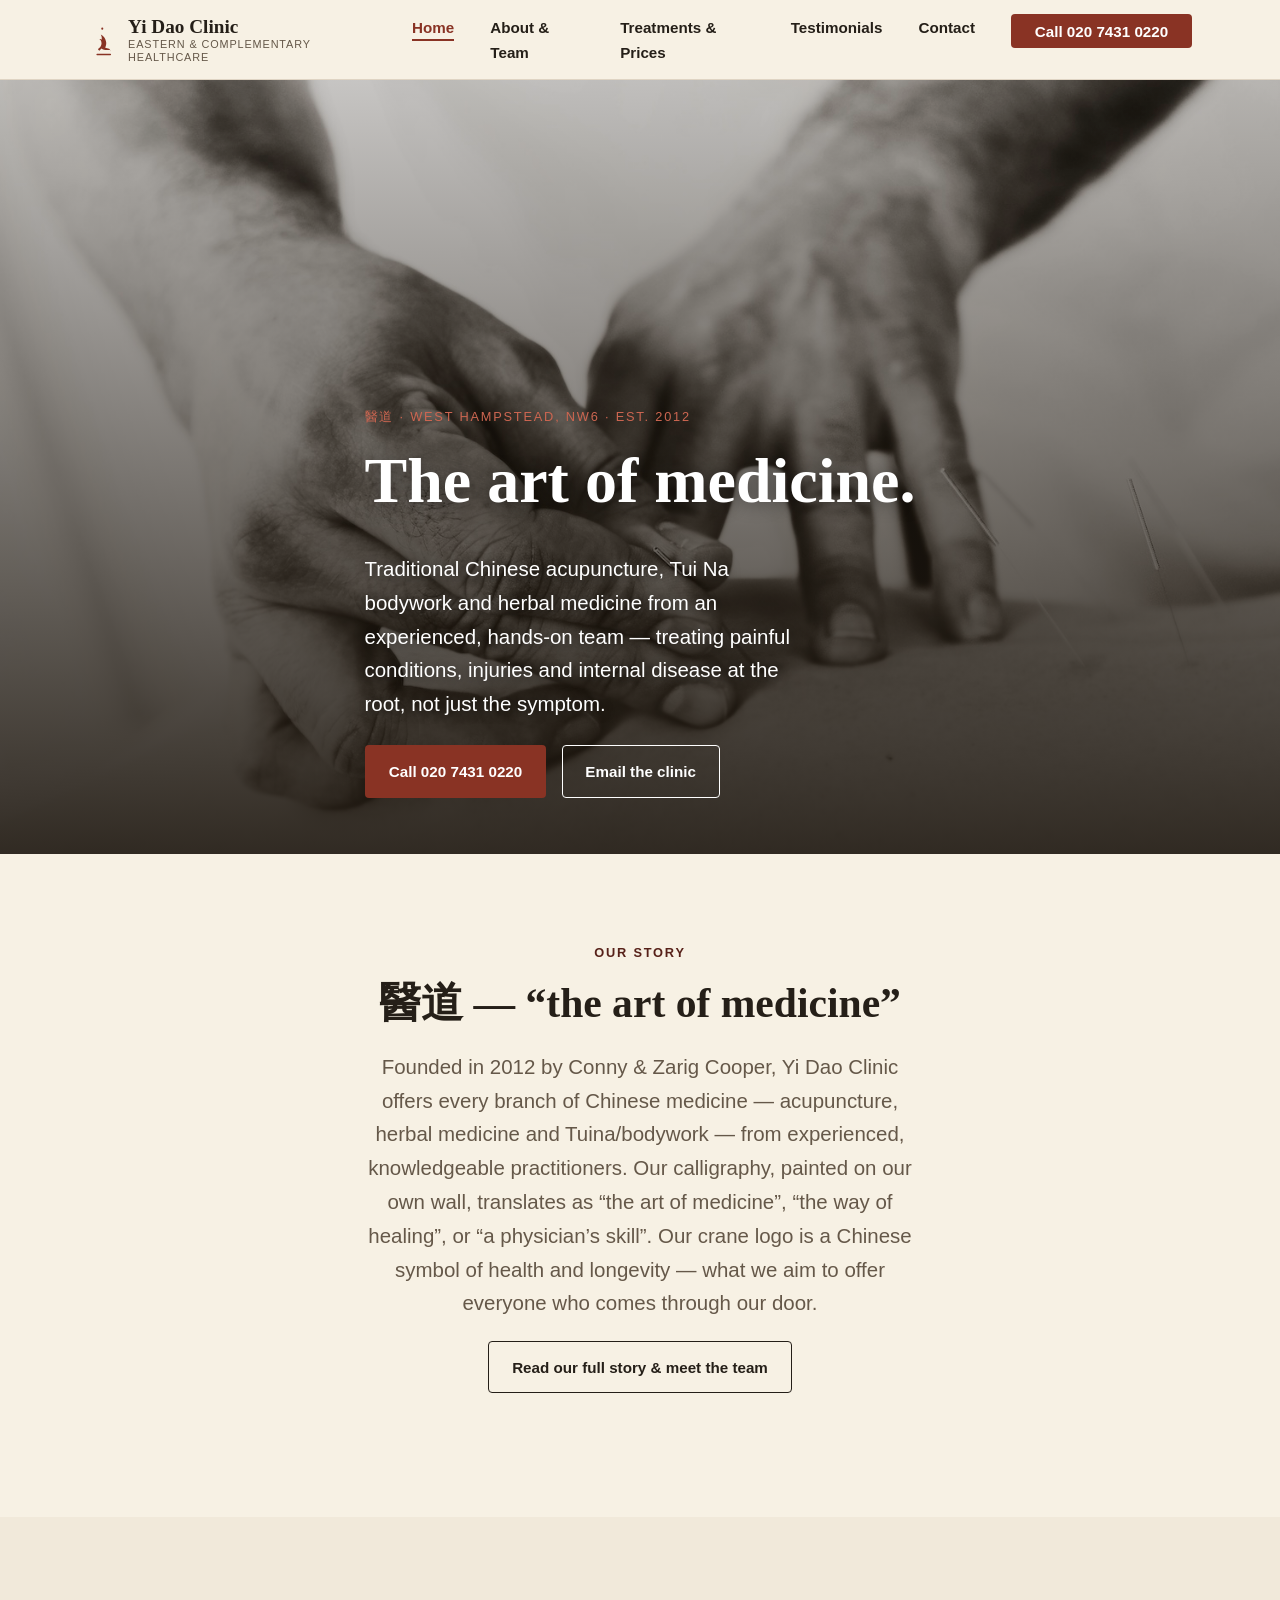
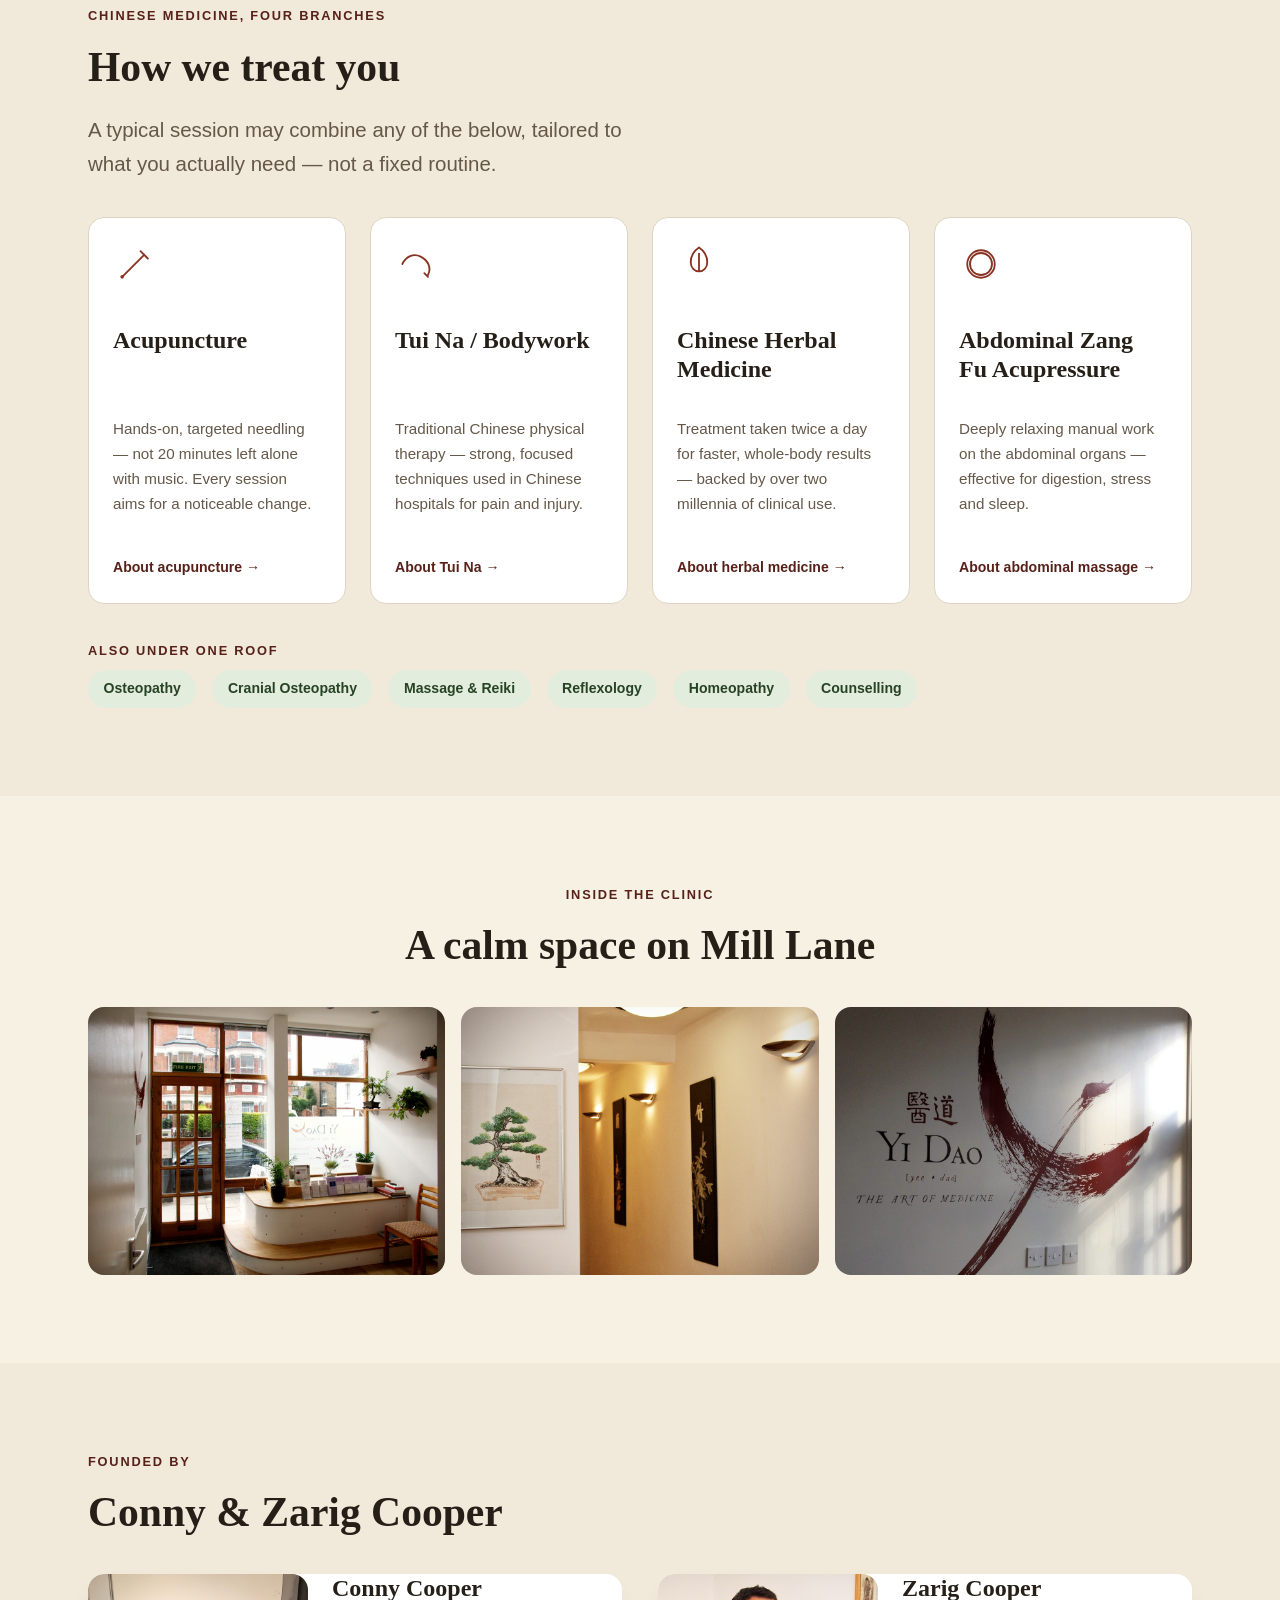
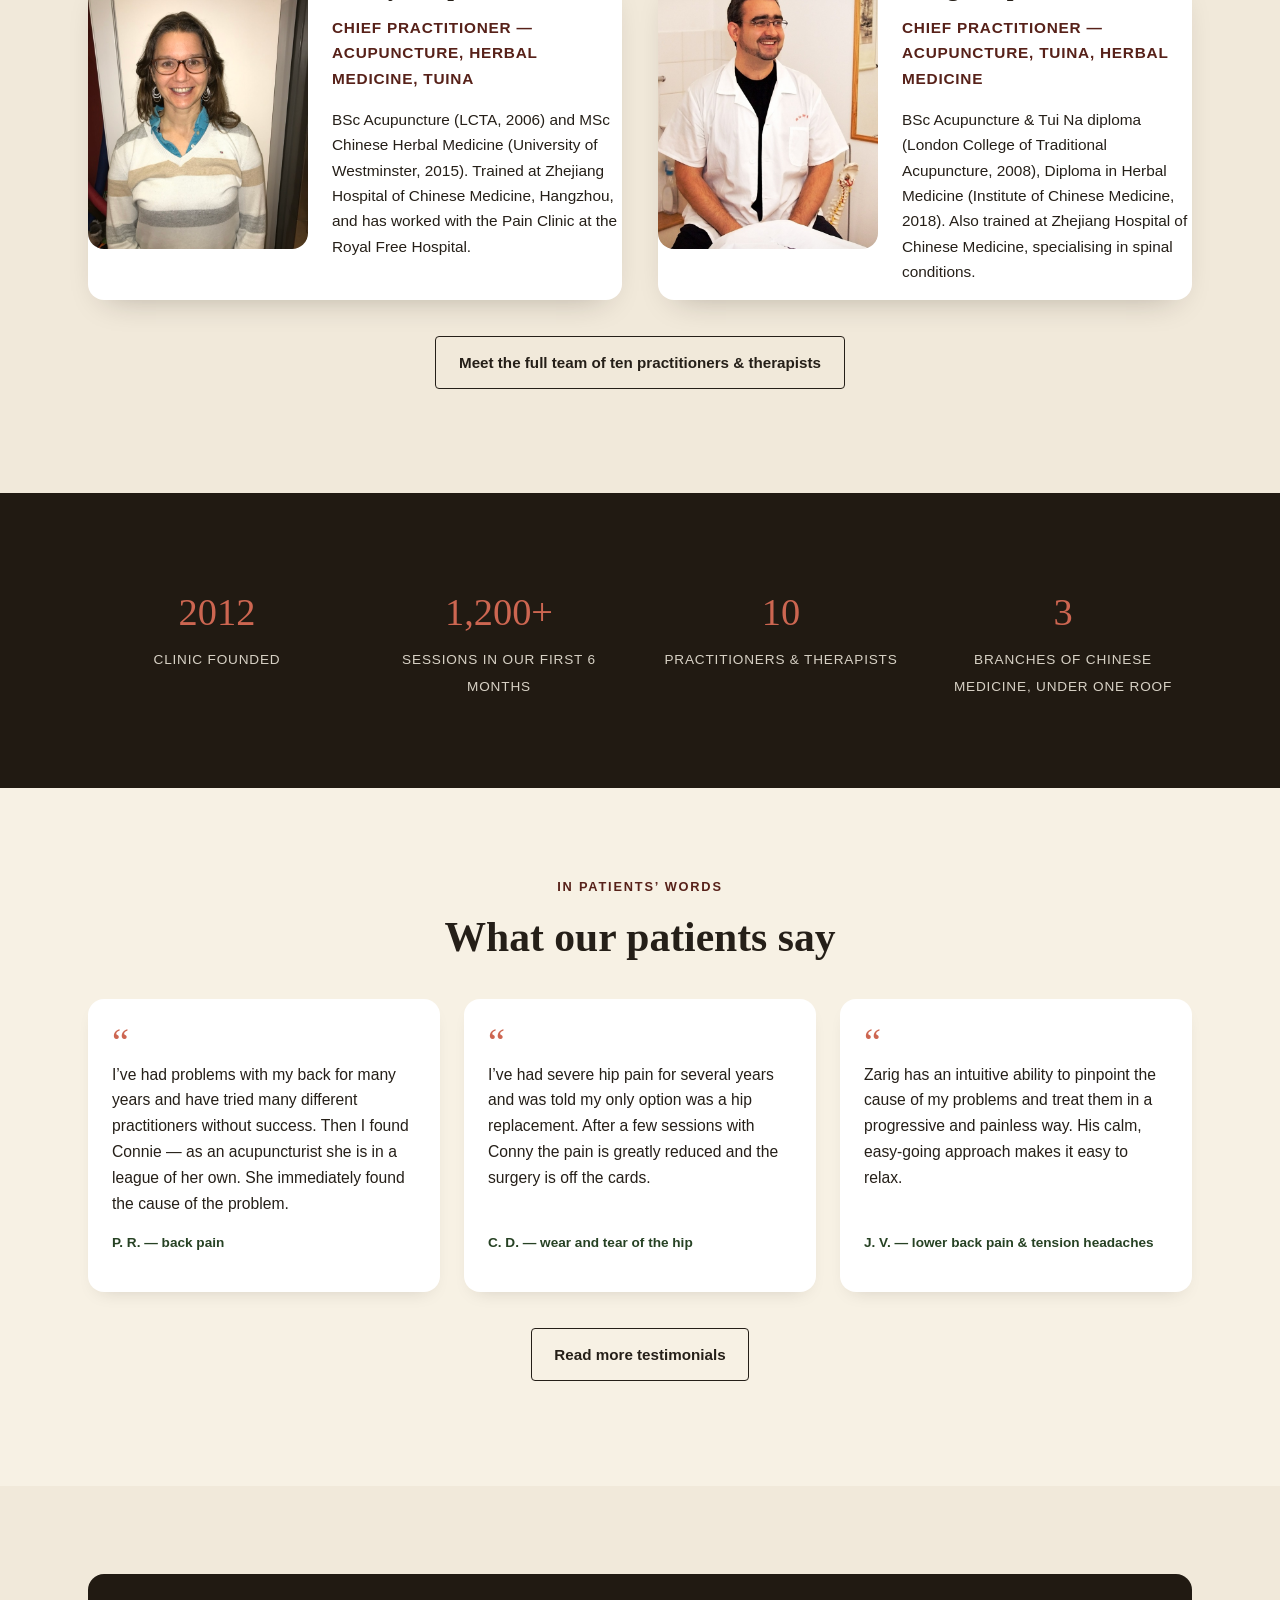
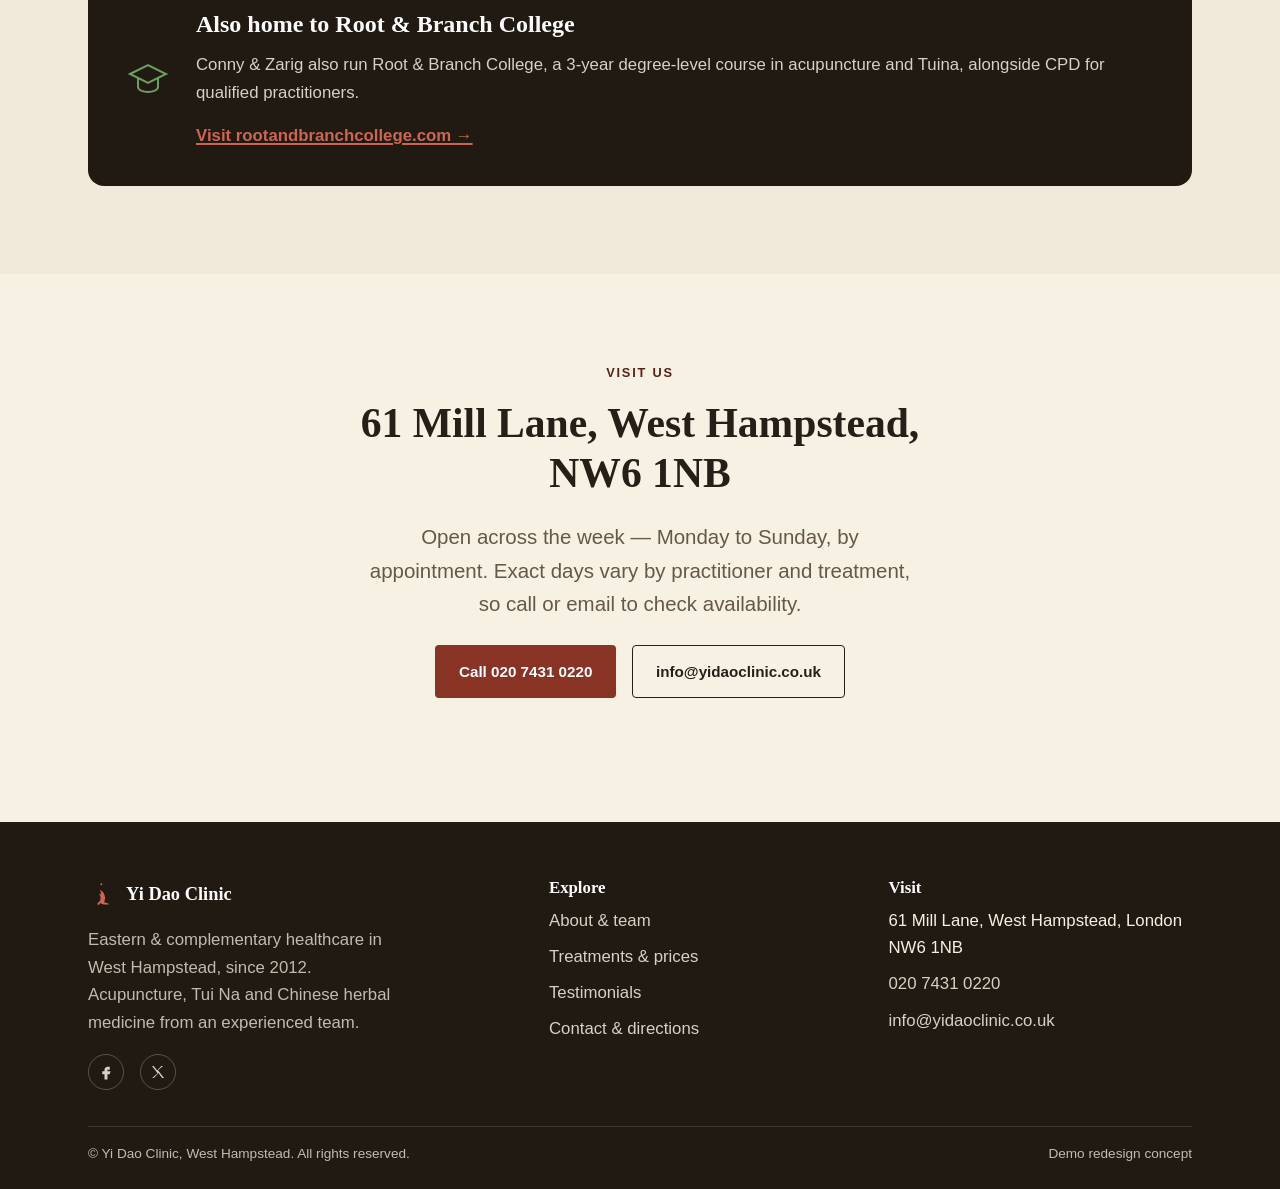
==== commit 023f0af2: "Fix fabricated room-rental count on homepage stat strip The real room-rentals page only says "severa" ====
--- a/index.html
+++ b/index.html
@@ -167,7 +167,7 @@
         <div><span class="stat-strip__num">2012</span><span class="stat-strip__label">Clinic founded</span></div>
         <div><span class="stat-strip__num">1,200+</span><span class="stat-strip__label">Sessions in our first 6 months</span></div>
         <div><span class="stat-strip__num">10</span><span class="stat-strip__label">Practitioners &amp; therapists</span></div>
-        <div><span class="stat-strip__num">6</span><span class="stat-strip__label">Treatment rooms available to rent</span></div>
+        <div><span class="stat-strip__num">3</span><span class="stat-strip__label">Branches of Chinese medicine, under one roof</span></div>
       </div>
     </div>
   </section>
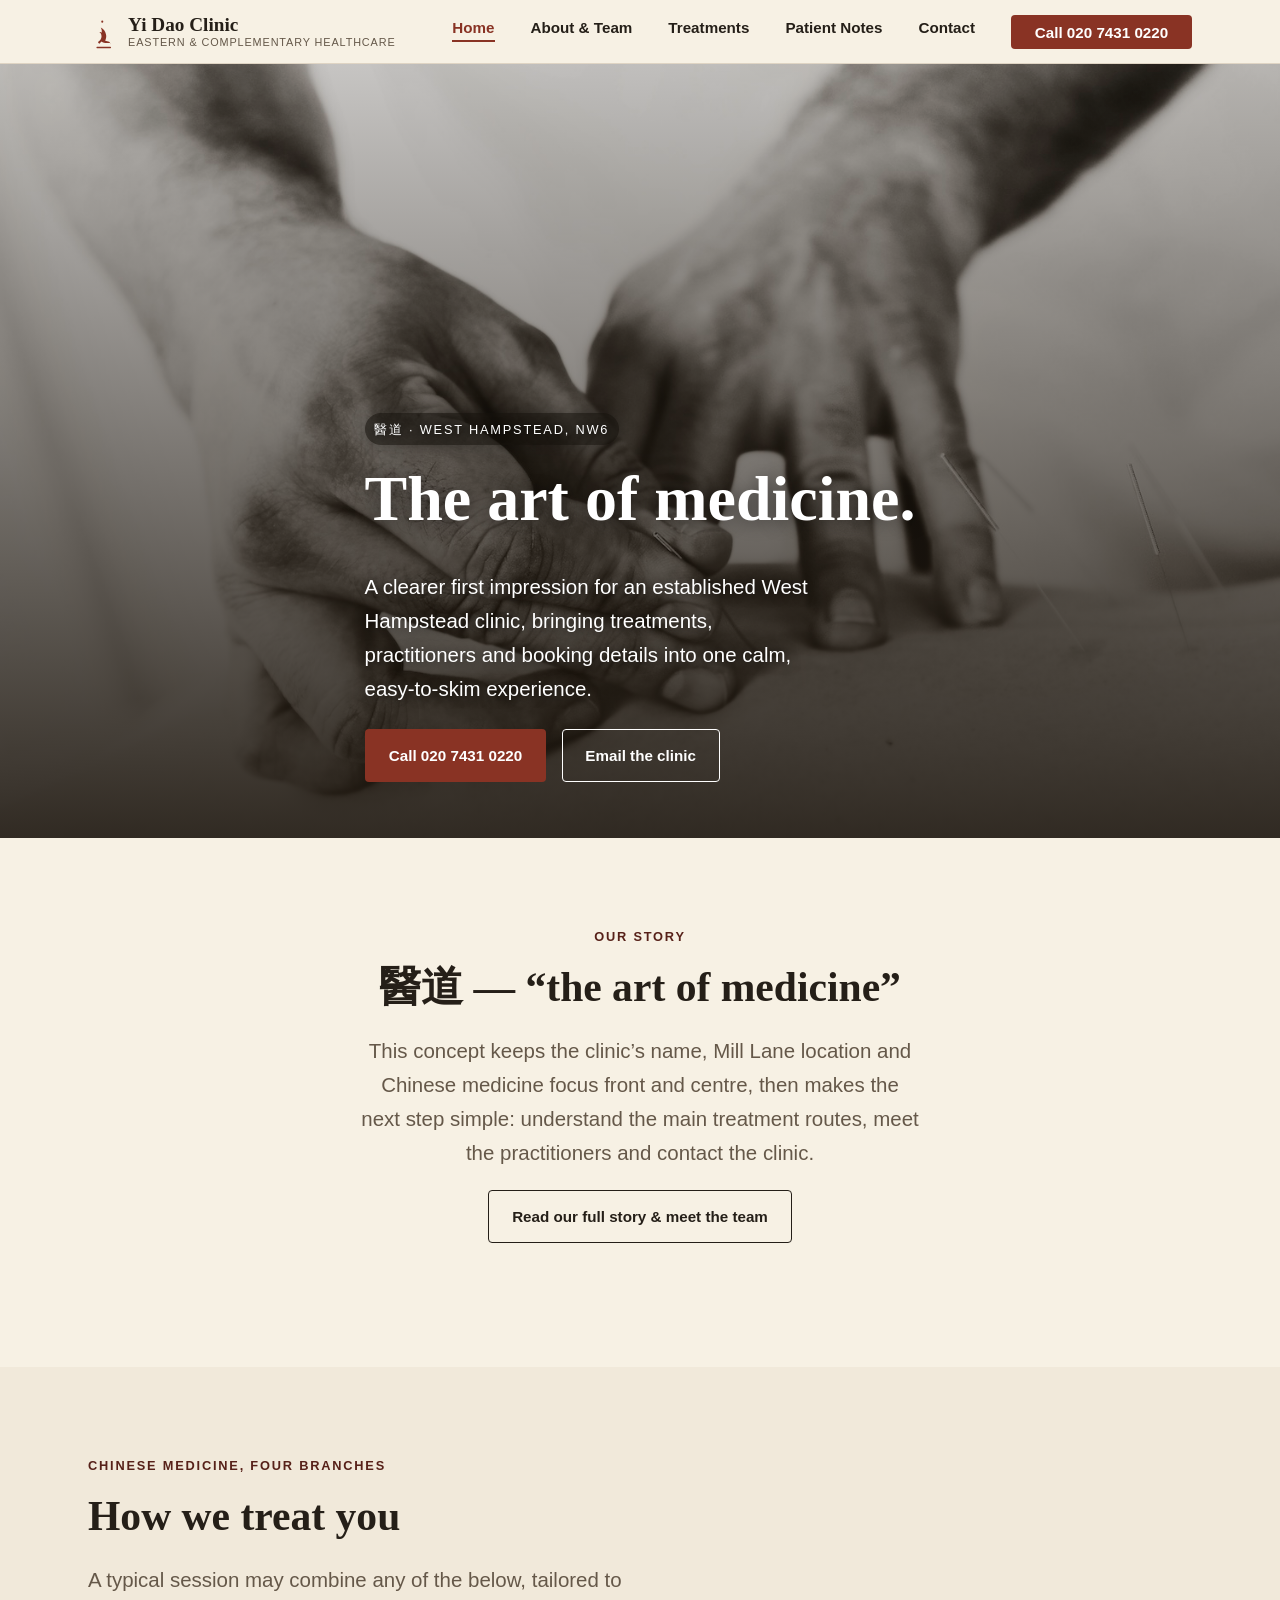
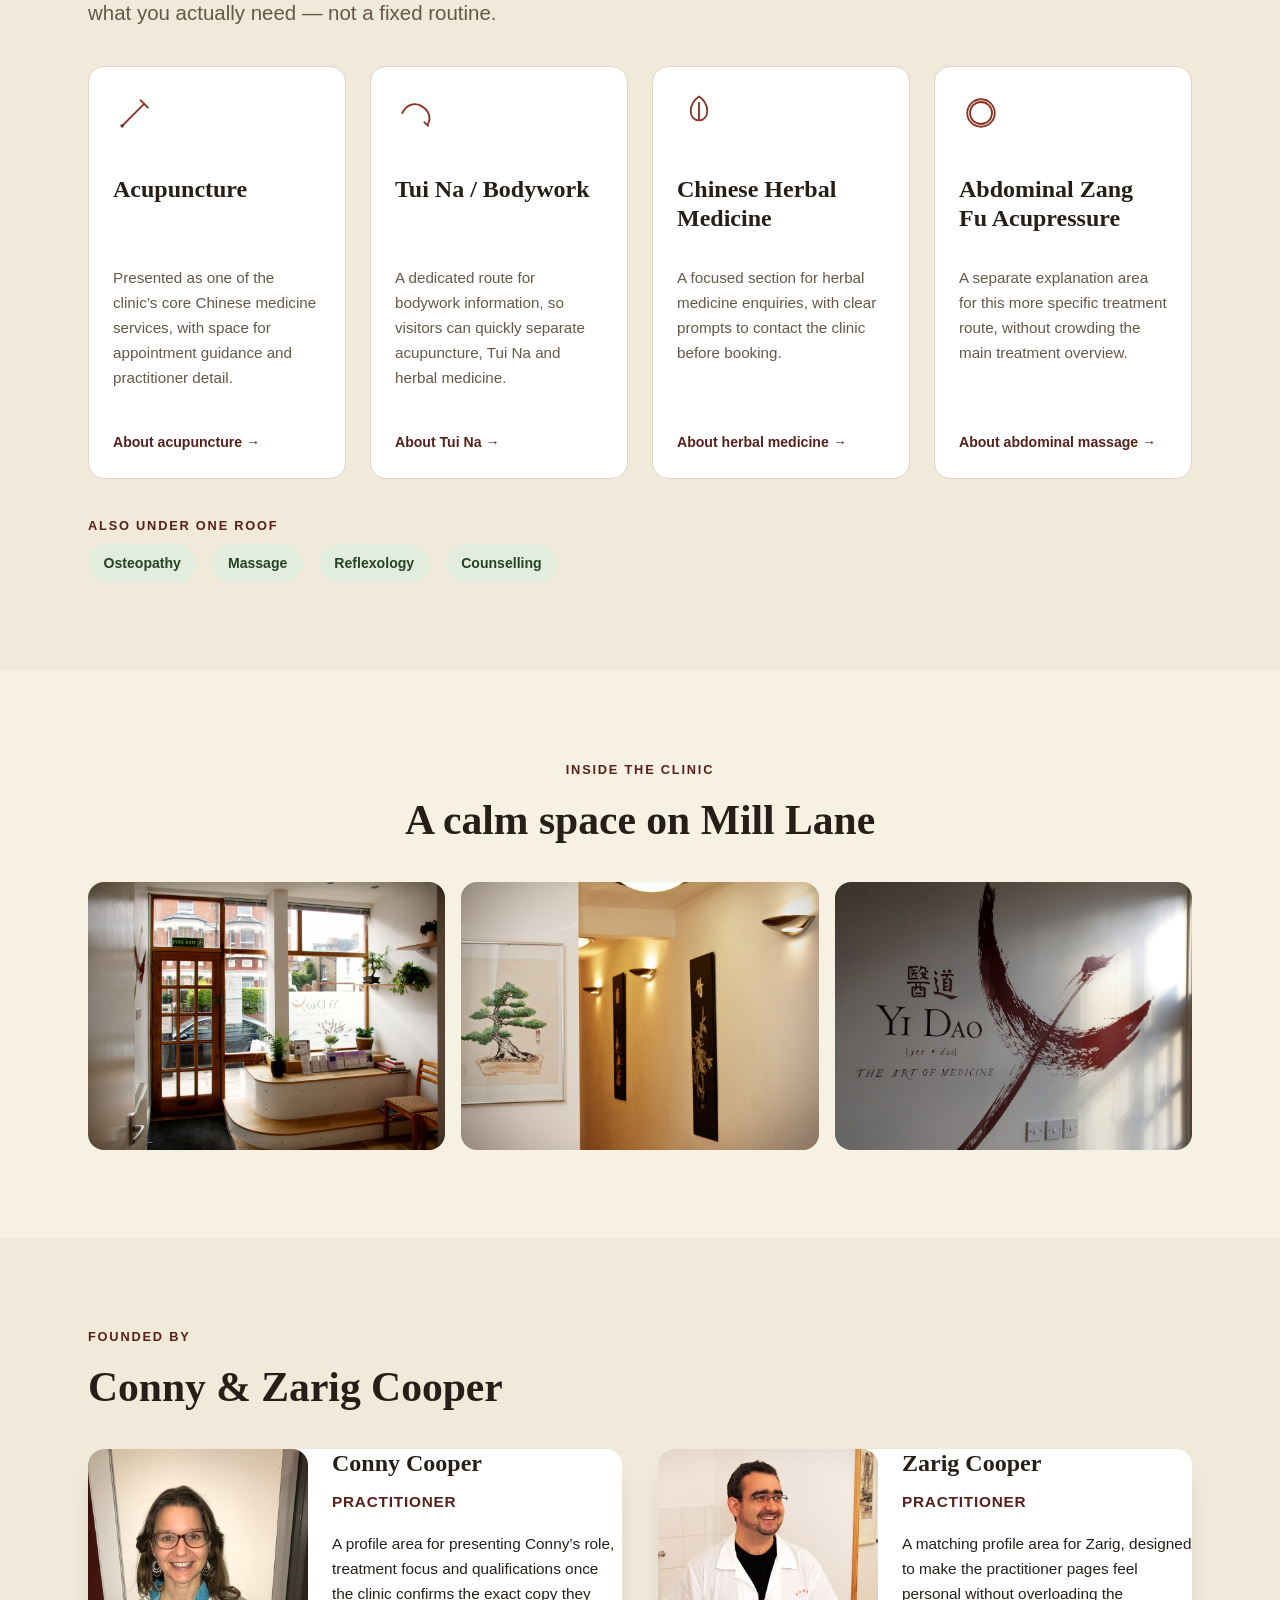
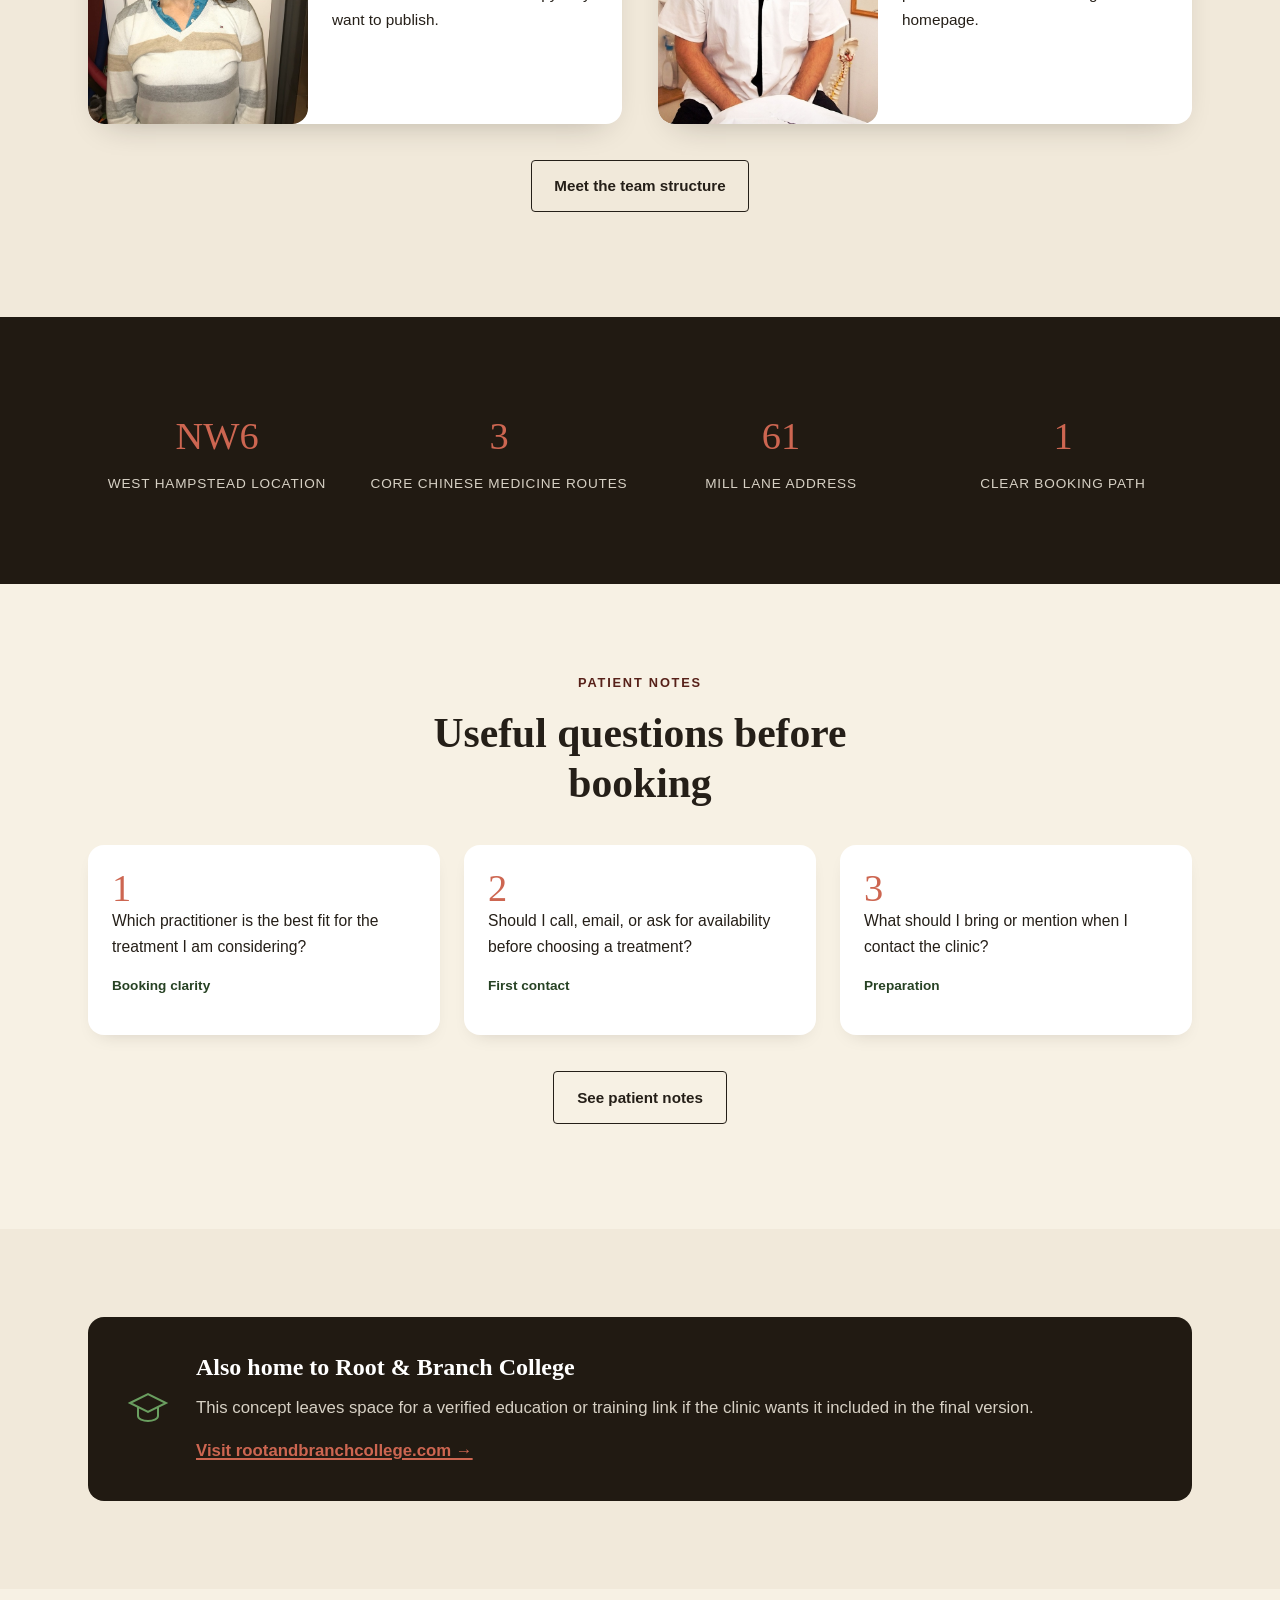
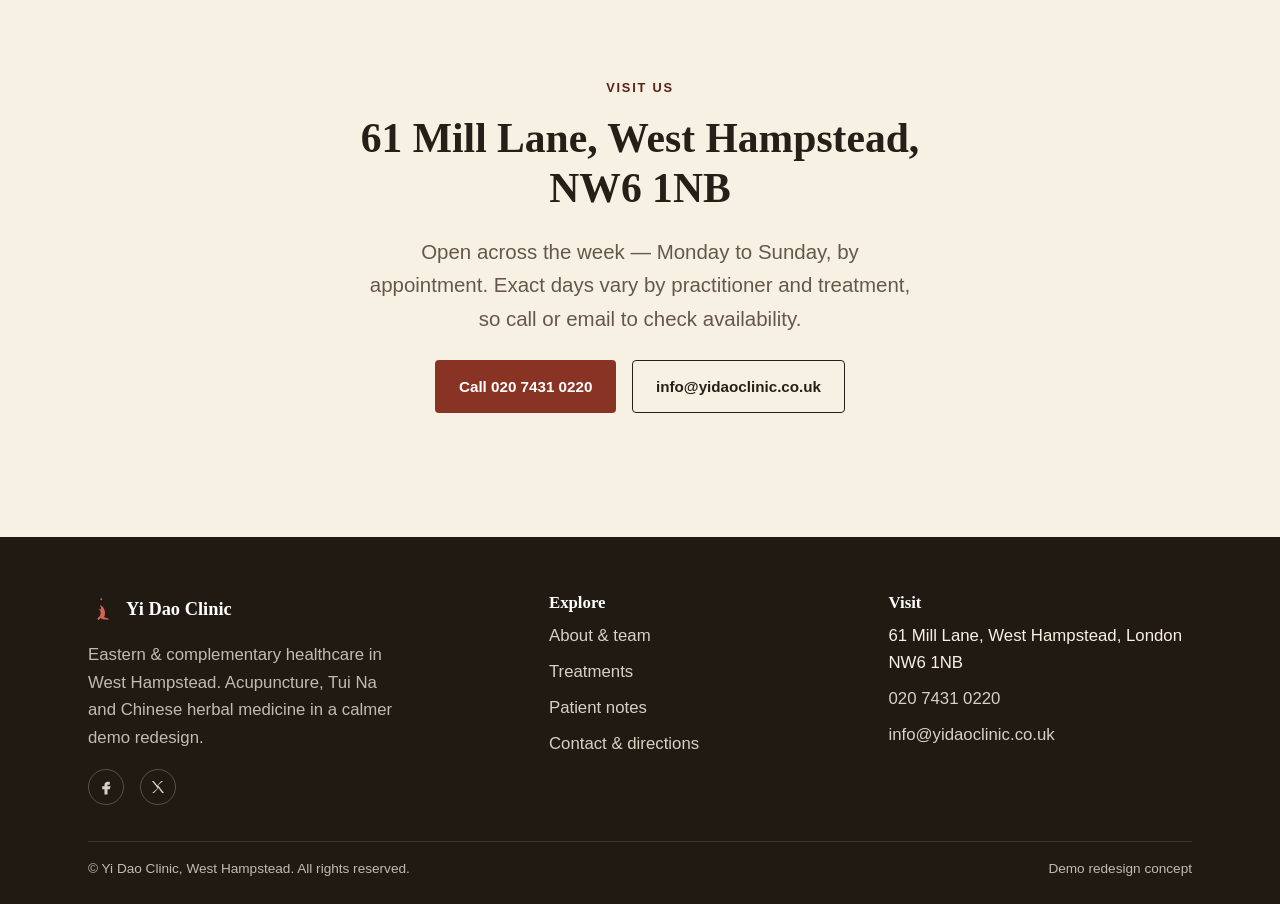
==== commit 23665619: "Fix Yi Dao review blockers" ====
--- a/index.html
+++ b/index.html
@@ -4,9 +4,9 @@
 <meta charset="UTF-8">
 <meta name="viewport" content="width=device-width, initial-scale=1">
 <title>Yi Dao Clinic | Acupuncture &amp; Chinese Medicine, West Hampstead NW6</title>
-<meta name="description" content="Traditional Chinese acupuncture, Tui Na and herbal medicine at Yi Dao Clinic, 61 Mill Lane, West Hampstead NW6. Founded 2012 by Conny &amp; Zarig Cooper. Hands-on, results-focused treatment.">
+<meta name="description" content="Demo redesign concept for Yi Dao Clinic, an eastern and complementary healthcare clinic at 61 Mill Lane, West Hampstead NW6.">
 <meta property="og:title" content="Yi Dao Clinic | West Hampstead NW6">
-<meta property="og:description" content="醫道 — the art of medicine. Acupuncture, Tui Na and Chinese herbal medicine from an experienced team in West Hampstead, since 2012.">
+<meta property="og:description" content="Yi Dao Clinic demo redesign concept for acupuncture, Tui Na and Chinese herbal medicine in West Hampstead.">
 <meta property="og:type" content="website">
 <meta name="theme-color" content="#211A12">
 <link rel="icon" type="image/svg+xml" href="assets/img/favicon.svg">
@@ -37,8 +37,8 @@
     <ul class="nav__menu" id="primary-nav">
       <li><a href="index.html" aria-current="page">Home</a></li>
       <li><a href="about.html">About &amp; Team</a></li>
-      <li><a href="treatments.html">Treatments &amp; Prices</a></li>
-      <li><a href="testimonials.html">Testimonials</a></li>
+      <li><a href="treatments.html">Treatments</a></li>
+      <li><a href="testimonials.html">Patient Notes</a></li>
       <li><a href="contact.html">Contact</a></li>
       <li class="nav__cta"><a class="btn btn--primary" href="tel:+442074310220">Call 020 7431 0220</a></li>
     </ul>
@@ -51,9 +51,9 @@
     <div class="hero__media"><img src="assets/img/Zacu.jpg" width="1500" height="1038" alt="Close-up of an acupuncturist inserting fine needles into a patient's back at Yi Dao Clinic"></div>
     <div class="hero__scrim"></div>
     <div class="container hero__content">
-      <span class="hero__eyebrow">醫道 &middot; West Hampstead, NW6 &middot; Est. 2012</span>
+      <span class="hero__eyebrow">醫道 &middot; West Hampstead, NW6</span>
       <h1>The art of medicine.</h1>
-      <p class="hero__lead">Traditional Chinese acupuncture, Tui Na bodywork and herbal medicine from an experienced, hands-on team &mdash; treating painful conditions, injuries and internal disease at the root, not just the symptom.</p>
+      <p class="hero__lead">A clearer first impression for an established West Hampstead clinic, bringing treatments, practitioners and booking details into one calm, easy-to-skim experience.</p>
       <div class="hero__actions">
         <a class="btn btn--primary btn--magnetic" href="tel:+442074310220">Call 020 7431 0220</a>
         <a class="btn btn--outline btn--on-dark" href="mailto:info@yidaoclinic.co.uk">Email the clinic</a>
@@ -66,7 +66,7 @@
       <div class="section-head section-head--center" data-reveal>
         <span class="eyebrow">Our story</span>
         <h2>醫道 &mdash; &ldquo;the art of medicine&rdquo;</h2>
-        <p class="lead">Founded in 2012 by Conny &amp; Zarig Cooper, Yi Dao Clinic offers every branch of Chinese medicine &mdash; acupuncture, herbal medicine and Tuina/bodywork &mdash; from experienced, knowledgeable practitioners. Our calligraphy, painted on our own wall, translates as &ldquo;the art of medicine&rdquo;, &ldquo;the way of healing&rdquo;, or &ldquo;a physician&rsquo;s skill&rdquo;. Our crane logo is a Chinese symbol of health and longevity &mdash; what we aim to offer everyone who comes through our door.</p>
+        <p class="lead">This concept keeps the clinic&rsquo;s name, Mill Lane location and Chinese medicine focus front and centre, then makes the next step simple: understand the main treatment routes, meet the practitioners and contact the clinic.</p>
         <a class="btn btn--outline" href="about.html">Read our full story &amp; meet the team</a>
       </div>
     </div>
@@ -83,25 +83,25 @@
         <a class="pillar-card" href="treatments.html#acupuncture">
           <svg class="pillar-card__icon" viewBox="0 0 48 48" fill="none" stroke="currentColor" stroke-width="2" aria-hidden="true"><path d="M10 38 L34 14" stroke-linecap="round"/><path d="M30 10 L38 18" stroke-linecap="round"/><circle cx="10" cy="38" r="2" fill="currentColor" stroke="none"/></svg>
           <h3>Acupuncture</h3>
-          <p>Hands-on, targeted needling &mdash; not 20 minutes left alone with music. Every session aims for a noticeable change.</p>
+          <p>Presented as one of the clinic&rsquo;s core Chinese medicine services, with space for appointment guidance and practitioner detail.</p>
           <span class="pillar-card__link">About acupuncture &rarr;</span>
         </a>
         <a class="pillar-card" href="treatments.html#tuina">
           <svg class="pillar-card__icon" viewBox="0 0 48 48" fill="none" stroke="currentColor" stroke-width="2" aria-hidden="true"><path d="M8 24c4-8 12-12 20-8s12 12 8 20" stroke-linecap="round"/><path d="M32 34l4 4" stroke-linecap="round"/></svg>
           <h3>Tui Na / Bodywork</h3>
-          <p>Traditional Chinese physical therapy &mdash; strong, focused techniques used in Chinese hospitals for pain and injury.</p>
+          <p>A dedicated route for bodywork information, so visitors can quickly separate acupuncture, Tui Na and herbal medicine.</p>
           <span class="pillar-card__link">About Tui Na &rarr;</span>
         </a>
         <a class="pillar-card" href="treatments.html#herbal-medicine">
           <svg class="pillar-card__icon" viewBox="0 0 48 48" fill="none" stroke="currentColor" stroke-width="2" aria-hidden="true"><path d="M24 6c-6 4-9 10-9 16 0 6 4 10 9 10s9-4 9-10c0-6-3-12-9-16Z"/><path d="M24 12v20"/></svg>
           <h3>Chinese Herbal Medicine</h3>
-          <p>Treatment taken twice a day for faster, whole-body results &mdash; backed by over two millennia of clinical use.</p>
+          <p>A focused section for herbal medicine enquiries, with clear prompts to contact the clinic before booking.</p>
           <span class="pillar-card__link">About herbal medicine &rarr;</span>
         </a>
         <a class="pillar-card" href="treatments.html#abdominal-massage">
           <svg class="pillar-card__icon" viewBox="0 0 48 48" fill="none" stroke="currentColor" stroke-width="2" aria-hidden="true"><circle cx="24" cy="24" r="15"/><path d="M24 12a12 12 0 0 1 0 24 12 12 0 0 1 0-24Z"/></svg>
           <h3>Abdominal Zang Fu Acupressure</h3>
-          <p>Deeply relaxing manual work on the abdominal organs &mdash; effective for digestion, stress and sleep.</p>
+          <p>A separate explanation area for this more specific treatment route, without crowding the main treatment overview.</p>
           <span class="pillar-card__link">About abdominal massage &rarr;</span>
         </a>
       </div>
@@ -109,10 +109,8 @@
         <p class="eyebrow" style="margin-bottom: var(--space-1);">Also under one roof</p>
         <ul class="chip-list">
           <li><a href="treatments.html#complementary">Osteopathy</a></li>
-          <li><a href="treatments.html#complementary">Cranial Osteopathy</a></li>
-          <li><a href="treatments.html#complementary">Massage &amp; Reiki</a></li>
+          <li><a href="treatments.html#complementary">Massage</a></li>
           <li><a href="treatments.html#complementary">Reflexology</a></li>
-          <li><a href="treatments.html#complementary">Homeopathy</a></li>
           <li><a href="treatments.html#complementary">Counselling</a></li>
         </ul>
       </div>
@@ -144,58 +142,58 @@
           <div class="founder-card__photo card__lift"><img src="assets/img/ConnyPicture.jpg" width="675" height="900" alt="Conny Cooper, chief practitioner and co-founder of Yi Dao Clinic" loading="lazy"></div>
           <div class="founder-card__bio">
             <h3>Conny Cooper</h3>
-            <p class="founder-card__role">Chief Practitioner &mdash; Acupuncture, Herbal Medicine, Tuina</p>
-            <p>BSc Acupuncture (LCTA, 2006) and MSc Chinese Herbal Medicine (University of Westminster, 2015). Trained at Zhejiang Hospital of Chinese Medicine, Hangzhou, and has worked with the Pain Clinic at the Royal Free Hospital.</p>
+            <p class="founder-card__role">Practitioner</p>
+            <p>A profile area for presenting Conny&rsquo;s role, treatment focus and qualifications once the clinic confirms the exact copy they want to publish.</p>
           </div>
         </div>
         <div class="founder-card card">
           <div class="founder-card__photo card__lift"><img src="assets/img/Z.jpeg" width="1280" height="854" alt="Zarig Cooper, chief practitioner and co-founder of Yi Dao Clinic, in a treatment room" loading="lazy"></div>
           <div class="founder-card__bio">
             <h3>Zarig Cooper</h3>
-            <p class="founder-card__role">Chief Practitioner &mdash; Acupuncture, Tuina, Herbal Medicine</p>
-            <p>BSc Acupuncture &amp; Tui Na diploma (London College of Traditional Acupuncture, 2008), Diploma in Herbal Medicine (Institute of Chinese Medicine, 2018). Also trained at Zhejiang Hospital of Chinese Medicine, specialising in spinal conditions.</p>
+            <p class="founder-card__role">Practitioner</p>
+            <p>A matching profile area for Zarig, designed to make the practitioner pages feel personal without overloading the homepage.</p>
           </div>
         </div>
       </div>
-      <p class="text-center" style="margin-top: var(--space-4);" data-reveal><a class="btn btn--outline" href="about.html">Meet the full team of ten practitioners &amp; therapists</a></p>
+      <p class="text-center" style="margin-top: var(--space-4);" data-reveal><a class="btn btn--outline" href="about.html">Meet the team structure</a></p>
     </div>
   </section>
 
   <section class="section section--dark">
     <div class="container">
       <div class="stat-strip" data-reveal>
-        <div><span class="stat-strip__num">2012</span><span class="stat-strip__label">Clinic founded</span></div>
-        <div><span class="stat-strip__num">1,200+</span><span class="stat-strip__label">Sessions in our first 6 months</span></div>
-        <div><span class="stat-strip__num">10</span><span class="stat-strip__label">Practitioners &amp; therapists</span></div>
-        <div><span class="stat-strip__num">3</span><span class="stat-strip__label">Branches of Chinese medicine, under one roof</span></div>
-      </div>
-    </div>
-  </section>
-
-  <section class="section">
-    <div class="container">
-      <div class="section-head section-head--center" data-reveal>
-        <span class="eyebrow">In patients&rsquo; words</span>
-        <h2>What our patients say</h2>
+        <div><span class="stat-strip__num">NW6</span><span class="stat-strip__label">West Hampstead location</span></div>
+        <div><span class="stat-strip__num">3</span><span class="stat-strip__label">Core Chinese medicine routes</span></div>
+        <div><span class="stat-strip__num">61</span><span class="stat-strip__label">Mill Lane address</span></div>
+        <div><span class="stat-strip__num">1</span><span class="stat-strip__label">Clear booking path</span></div>
+      </div>
+    </div>
+  </section>
+
+  <section class="section">
+    <div class="container">
+      <div class="section-head section-head--center" data-reveal>
+        <span class="eyebrow">Patient notes</span>
+        <h2>Useful questions before booking</h2>
       </div>
       <div class="testimonial-grid" data-reveal>
         <div class="testimonial">
-          <span class="testimonial__mark" aria-hidden="true">&ldquo;</span>
-          <p class="testimonial__quote">I&rsquo;ve had problems with my back for many years and have tried many different practitioners without success. Then I found Connie &mdash; as an acupuncturist she is in a league of her own. She immediately found the cause of the problem.</p>
-          <p class="testimonial__attrib">P. R. &mdash; back pain</p>
+          <span class="testimonial__mark" aria-hidden="true">1</span>
+          <p class="testimonial__quote">Which practitioner is the best fit for the treatment I am considering?</p>
+          <p class="testimonial__attrib">Booking clarity</p>
         </div>
         <div class="testimonial">
-          <span class="testimonial__mark" aria-hidden="true">&ldquo;</span>
-          <p class="testimonial__quote">I&rsquo;ve had severe hip pain for several years and was told my only option was a hip replacement. After a few sessions with Conny the pain is greatly reduced and the surgery is off the cards.</p>
-          <p class="testimonial__attrib">C. D. &mdash; wear and tear of the hip</p>
+          <span class="testimonial__mark" aria-hidden="true">2</span>
+          <p class="testimonial__quote">Should I call, email, or ask for availability before choosing a treatment?</p>
+          <p class="testimonial__attrib">First contact</p>
         </div>
         <div class="testimonial">
-          <span class="testimonial__mark" aria-hidden="true">&ldquo;</span>
-          <p class="testimonial__quote">Zarig has an intuitive ability to pinpoint the cause of my problems and treat them in a progressive and painless way. His calm, easy-going approach makes it easy to relax.</p>
-          <p class="testimonial__attrib">J. V. &mdash; lower back pain &amp; tension headaches</p>
-        </div>
-      </div>
-      <p class="text-center" style="margin-top: var(--space-4);" data-reveal><a class="btn btn--outline" href="testimonials.html">Read more testimonials</a></p>
+          <span class="testimonial__mark" aria-hidden="true">3</span>
+          <p class="testimonial__quote">What should I bring or mention when I contact the clinic?</p>
+          <p class="testimonial__attrib">Preparation</p>
+        </div>
+      </div>
+      <p class="text-center" style="margin-top: var(--space-4);" data-reveal><a class="btn btn--outline" href="testimonials.html">See patient notes</a></p>
     </div>
   </section>
 
@@ -205,7 +203,7 @@
         <svg class="callout__icon" viewBox="0 0 48 48" fill="none" stroke="currentColor" stroke-width="2" aria-hidden="true"><path d="M6 18l18-9 18 9-18 9-18-9Z"/><path d="M14 22v9c0 3 5 5 10 5s10-2 10-5v-9"/></svg>
         <div>
           <h3>Also home to Root &amp; Branch College</h3>
-          <p>Conny &amp; Zarig also run Root &amp; Branch College, a 3-year degree-level course in acupuncture and Tuina, alongside CPD for qualified practitioners.</p>
+          <p>This concept leaves space for a verified education or training link if the clinic wants it included in the final version.</p>
           <a href="https://rootandbranchcollege.com" target="_blank" rel="noopener">Visit rootandbranchcollege.com &rarr;</a>
         </div>
       </div>
@@ -236,7 +234,7 @@
           <svg viewBox="0 0 40 46" fill="currentColor" aria-hidden="true"><path d="M30 40c0-2 -1-4 -3-4l-4-1c1-3 2-6 1-9 -1-4 -3-7 -7-9 1 2 2 5 1 7 -1-1 -2-1 -3-1 2 1 3 3 3 6 0 2 -1 4 -2 5l-2 2c-1 1 -1 1 0 2 1 1 1 1 2 0l2-2c1 1 3 2 5 2h7z"/><circle cx="19" cy="9" r="1.4"/></svg>
           <span>Yi Dao Clinic</span>
         </div>
-        <p class="footer-tagline">Eastern &amp; complementary healthcare in West Hampstead, since 2012. Acupuncture, Tui Na and Chinese herbal medicine from an experienced team.</p>
+        <p class="footer-tagline">Eastern &amp; complementary healthcare in West Hampstead. Acupuncture, Tui Na and Chinese herbal medicine in a calmer demo redesign.</p>
         <div class="footer-social">
           <a href="https://www.facebook.com/YiDaoClinic" target="_blank" rel="noopener" aria-label="Yi Dao Clinic on Facebook"><svg viewBox="0 0 24 24" fill="currentColor" aria-hidden="true"><path d="M14 9h3V5h-3c-2.2 0-4 1.8-4 4v2H7v4h3v7h4v-7h3l1-4h-4V9c0-.6.4-1 1-1Z"/></svg></a>
           <a href="https://twitter.com/YiDaoClinic" target="_blank" rel="noopener" aria-label="Yi Dao Clinic on Twitter/X"><svg viewBox="0 0 24 24" fill="currentColor" aria-hidden="true"><path d="M4 4l7.5 9.7L4.3 20H6.6l6-6.6 4.9 6.6H20l-8-10.3L18.7 4h-2.3l-5.5 6-4.6-6H4Z"/></svg></a>
@@ -246,8 +244,8 @@
         <h3>Explore</h3>
         <ul>
           <li><a href="about.html">About &amp; team</a></li>
-          <li><a href="treatments.html">Treatments &amp; prices</a></li>
-          <li><a href="testimonials.html">Testimonials</a></li>
+          <li><a href="treatments.html">Treatments</a></li>
+          <li><a href="testimonials.html">Patient notes</a></li>
           <li><a href="contact.html">Contact &amp; directions</a></li>
         </ul>
       </div>
--- a/assets/css/main.css
+++ b/assets/css/main.css
@@ -218,9 +218,15 @@
   text-transform: uppercase;
   letter-spacing: 0.14em;
   font-size: var(--fs-eyebrow);
-  color: var(--color-cinnabar-light);
+  color: var(--color-white);
   margin-bottom: var(--space-2);
-  display: block;
+  display: inline-block;
+  width: fit-content;
+  padding: 0.45em 0.75em;
+  border-radius: 999px;
+  background: rgba(20, 16, 11, 0.58);
+  box-shadow: 0 1px 16px rgba(0, 0, 0, 0.28);
+  text-shadow: 0 1px 8px rgba(0, 0, 0, 0.72);
 }
 .hero__content h1 { text-shadow: 0 2px 18px rgba(0,0,0,0.45); }
 .hero__lead { font-size: var(--fs-lead); text-shadow: 0 1px 12px rgba(0,0,0,0.5); max-width: 40ch; }
@@ -235,6 +241,7 @@
 .page-banner__media img { width: 100%; height: 100%; object-fit: cover; }
 .page-banner__scrim { position: absolute; inset: 0; z-index: -1; background: linear-gradient(in oklch to top, rgba(33,26,18,0.88), rgba(33,26,18,0.5)); }
 .page-banner__content { padding-block: var(--space-6) var(--space-4); }
+.page-banner__content .hero__eyebrow { background: rgba(20, 16, 11, 0.68); }
 .page-banner__content h1 { text-shadow: 0 2px 16px rgba(0,0,0,0.45); }
 .page-banner__content p { text-shadow: 0 1px 10px rgba(0,0,0,0.5); max-width: 52ch; }
 
